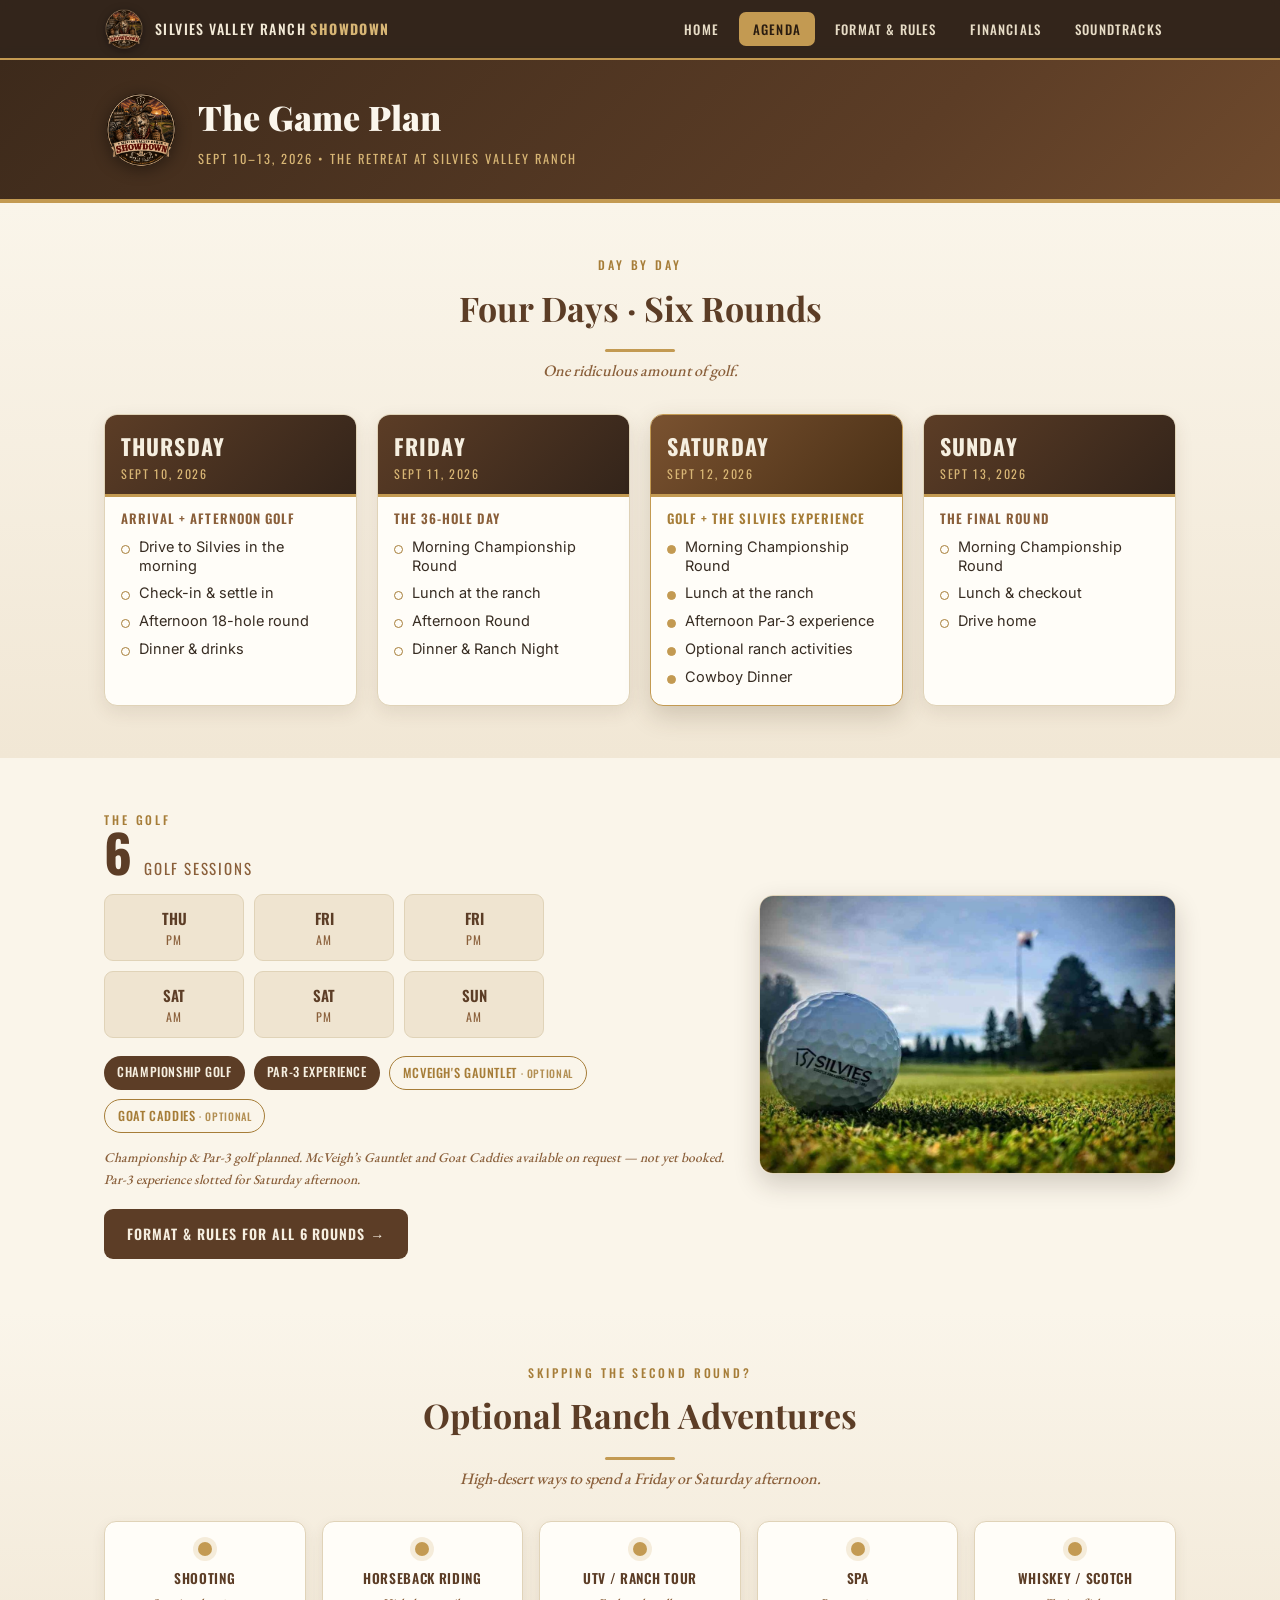
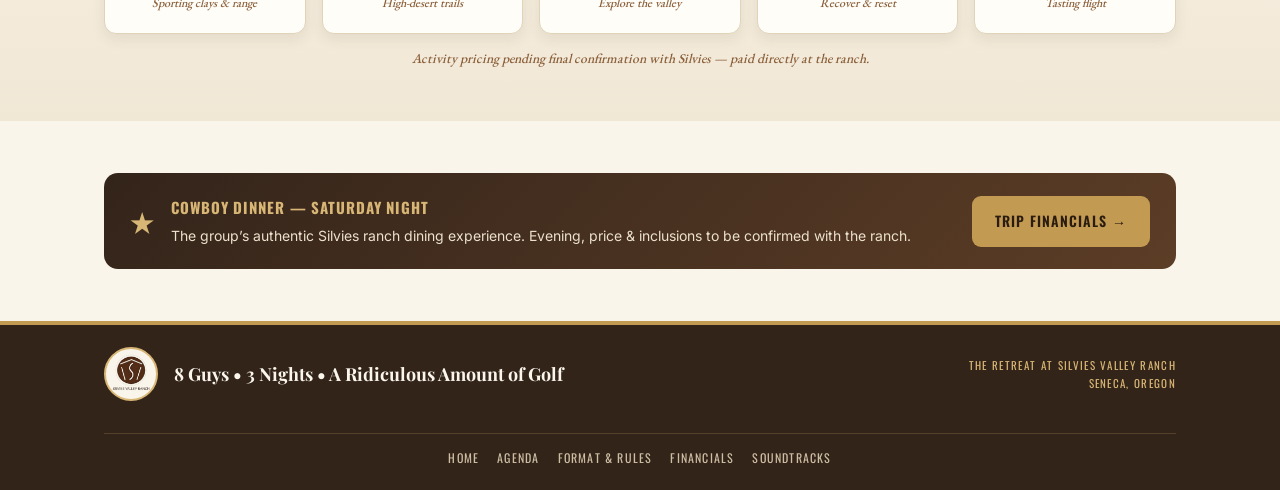
==== agenda.html @ 255cda1c "Soundtracks section with Gang of 8, open slot on the ledger The homepage anthem section is now "Soun" ====
<!DOCTYPE html><html lang="en"><head><meta charset="utf-8">
<meta name="viewport" content="width=device-width, initial-scale=1">
<title>Agenda &mdash; Silvies Valley Ranch Showdown</title><link rel="icon" type="image/png" href="assets/img/crest.png">
<link rel="apple-touch-icon" href="assets/img/crest.png">
<meta name="theme-color" content="#33241a">
<meta name="description" content="The four-day game plan for the Silvies Valley Ranch Showdown — tee times, ranch nights, the Cowboy Dinner, and optional high-desert adventures.">
<meta property="og:title" content="Agenda — Silvies Valley Ranch Showdown">
<meta property="og:description" content="The four-day game plan for the Silvies Valley Ranch Showdown — tee times, ranch nights, the Cowboy Dinner, and optional high-desert adventures.">
<meta property="og:image" content="https://silviesvalleyshowdown.com/assets/img/crew.webp">
<meta property="og:type" content="website">
<meta name="twitter:card" content="summary_large_image">
<script>try{if(sessionStorage.getItem("tileNav"))document.documentElement.classList.add("tilecover")}catch(e){}</script>
<link rel="stylesheet" href="assets/style.css"></head><body><header class="nav"><div class="nav-inner">
  <a class="nav-brand" href="index.html"><img class="nav-crest" src="assets/img/crest.png" alt="">
    <span>Silvies Valley Ranch <b>Showdown</b></span></a>
  <nav class="nav-links"><a href="index.html">Home</a><a href="agenda.html" class="active">Agenda</a><a href="format.html">Format<span class="hide-sm"> &amp; Rules</span></a><a href="financials.html">Financials</a><a href="index.html#soundtracks">Soundtracks</a></nav>
</div></header>
<section class="page-head"><div class="ph-in">
  <img class="ph-crest" src="assets/img/crest.png" alt="">
  <div><h1 class="serif">The Game Plan</h1>
    <div class="ph-sub">Sept 10&ndash;13, 2026 &bull; The Retreat at Silvies Valley Ranch</div></div>
</div></section>

<section class="section cream"><div class="wrap">
  <div class="sec-head"><div class="sec-eyebrow">Day by Day</div>
    <div class="sec-title serif">Four Days &middot; Six Rounds</div><div class="rule"></div>
    <div class="sec-sub">One ridiculous amount of golf.</div></div>
  <div class="days"><div class="daycard"><div class="dc-head"><div class="dc-day">THURSDAY</div>
          <div class="dc-date">SEPT 10, 2026</div></div>
          <div class="dc-theme">Arrival + Afternoon Golf</div><ul class="dc-list"><li>Drive to Silvies in the morning</li><li>Check-in &amp; settle in</li><li>Afternoon 18-hole round</li><li>Dinner &amp; drinks</li></ul></div><div class="daycard"><div class="dc-head"><div class="dc-day">FRIDAY</div>
          <div class="dc-date">SEPT 11, 2026</div></div>
          <div class="dc-theme">The 36-Hole Day</div><ul class="dc-list"><li>Morning Championship Round</li><li>Lunch at the ranch</li><li>Afternoon Round</li><li>Dinner &amp; Ranch Night</li></ul></div><div class="daycard feature"><div class="dc-head"><div class="dc-day">SATURDAY</div>
          <div class="dc-date">SEPT 12, 2026</div></div>
          <div class="dc-theme">Golf + The Silvies Experience</div><ul class="dc-list"><li>Morning Championship Round</li><li>Lunch at the ranch</li><li>Afternoon Par-3 experience</li><li>Optional ranch activities</li><li>Cowboy Dinner</li></ul></div><div class="daycard"><div class="dc-head"><div class="dc-day">SUNDAY</div>
          <div class="dc-date">SEPT 13, 2026</div></div>
          <div class="dc-theme">The Final Round</div><ul class="dc-list"><li>Morning Championship Round</li><li>Lunch &amp; checkout</li><li>Drive home</li></ul></div></div>
</div></section>

<section class="section alt"><div class="wrap">
  <div class="golf-wrap">
    <div>
      <div class="sec-eyebrow">The Golf</div>
      <div class="bignum"><b>6</b><span>Golf Sessions</span></div>
      <div class="sess-row"><div class="sess"><span class="sd">THU</span><span class="st">PM</span></div><div class="sess"><span class="sd">FRI</span><span class="st">AM</span></div><div class="sess"><span class="sd">FRI</span><span class="st">PM</span></div><div class="sess"><span class="sd">SAT</span><span class="st">AM</span></div><div class="sess"><span class="sd">SAT</span><span class="st">PM</span></div><div class="sess"><span class="sd">SUN</span><span class="st">AM</span></div></div>
      <div class="chips"><span class="chip on">Championship Golf</span><span class="chip on">Par-3 Experience</span><span class="chip opt">McVeigh's Gauntlet <em>&middot; optional</em></span><span class="chip opt">Goat Caddies <em>&middot; optional</em></span></div>
      <p class="fine">Championship &amp; Par-3 golf planned. McVeigh&rsquo;s Gauntlet and Goat Caddies
        available on request &mdash; not yet booked. Par-3 experience slotted for Saturday afternoon.</p>
      <div style="margin-top:18px;"><a class="btn btn-brown" href="format.html">Format &amp; Rules for All 6 Rounds &rarr;</a></div>
    </div>
    <div class="photo"><img src="assets/img/ball.jpg" alt="Silvies golf ball"></div>
  </div>
</div></section>

<section class="section cream"><div class="wrap">
  <div class="sec-head"><div class="sec-eyebrow">Skipping the Second Round?</div>
    <div class="sec-title serif">Optional Ranch Adventures</div><div class="rule"></div>
    <div class="sec-sub">High-desert ways to spend a Friday or Saturday afternoon.</div></div>
  <div class="adv-grid"><div class="adv"><div class="advdot"></div><div class="an">Shooting</div><div class="ab">Sporting clays &amp; range</div></div><div class="adv"><div class="advdot"></div><div class="an">Horseback Riding</div><div class="ab">High-desert trails</div></div><div class="adv"><div class="advdot"></div><div class="an">UTV / Ranch Tour</div><div class="ab">Explore the valley</div></div><div class="adv"><div class="advdot"></div><div class="an">Spa</div><div class="ab">Recover &amp; reset</div></div><div class="adv"><div class="advdot"></div><div class="an">Whiskey / Scotch</div><div class="ab">Tasting flight</div></div></div>
  <p class="fine" style="text-align:center;">Activity pricing pending final confirmation with Silvies &mdash; paid directly at the ranch.</p>
</div></section>

<section class="section alt"><div class="wrap">
  <div class="callout"><div class="ic">&#9733;</div>
    <div class="co-t"><b>Cowboy Dinner &mdash; Saturday Night</b>
      <p>The group&rsquo;s authentic Silvies ranch dining experience. Evening, price &amp; inclusions to be confirmed with the ranch.</p></div>
    <div class="co-cta"><a class="btn btn-gold" href="financials.html">Trip Financials &rarr;</a></div>
  </div>
</div></section>
<footer class="site-footer"><div class="ft-inner">
  <div class="ft-badge"><img src="assets/img/logo.png" alt="Silvies Valley Ranch"></div>
  <div class="ft-tag">8 Guys &bull; 3 Nights &bull; A Ridiculous Amount of Golf</div>
  <div class="ft-loc">The Retreat at Silvies Valley Ranch<br>Seneca, Oregon</div>
  <div class="ft-links"><a href="index.html">Home</a><a href="agenda.html">Agenda</a>
    <a href="format.html">Format<span class="hide-sm"> &amp; Rules</span></a><a href="financials.html">Financials</a><a href="index.html#soundtracks">Soundtracks</a></div>
</div></footer><script src="assets/vendor/html2canvas.min.js" defer></script>
<script src="assets/tiles.js" defer></script>
</body></html>
---- assets/style.css ----
/* ============ FONTS ============ */
@font-face{font-family:'Playfair Display';font-weight:700;font-display:swap;src:url('fonts/pf-700.woff2') format('woff2');}
@font-face{font-family:'Playfair Display';font-weight:900;font-display:swap;src:url('fonts/pf-900.woff2') format('woff2');}
@font-face{font-family:'Oswald';font-weight:400;font-display:swap;src:url('fonts/os-400.woff2') format('woff2');}
@font-face{font-family:'Oswald';font-weight:500;font-display:swap;src:url('fonts/os-500.woff2') format('woff2');}
@font-face{font-family:'Oswald';font-weight:600;font-display:swap;src:url('fonts/os-600.woff2') format('woff2');}
@font-face{font-family:'Oswald';font-weight:700;font-display:swap;src:url('fonts/os-700.woff2') format('woff2');}
@font-face{font-family:'Inter';font-weight:400;font-display:swap;src:url('fonts/inter-400.woff2') format('woff2');}
@font-face{font-family:'Inter';font-weight:500;font-display:swap;src:url('fonts/inter-500.woff2') format('woff2');}
@font-face{font-family:'Inter';font-weight:600;font-display:swap;src:url('fonts/inter-600.woff2') format('woff2');}
@font-face{font-family:'Inter';font-weight:700;font-display:swap;src:url('fonts/inter-700.woff2') format('woff2');}
@font-face{font-family:'EB Garamond';font-weight:500;font-display:swap;src:url('fonts/garamond-500.woff2') format('woff2');}

/* ============ BASE ============ */
*{margin:0;padding:0;box-sizing:border-box;}
:root{
  --espresso:#33241a;--brown:#5c3d26;--brand:#6f4a2d;--tan:#8a5f3a;
  --cream:#f6efe0;--cream2:#efe4d0;--paper:#faf5ea;--ink:#372c22;
  --gold:#c39a52;--gold-d:#a67d38;--gold-l:#d8b675;
  --green:#6f7d4f;--green-d:#59683c;--rust:#9a5a34;--line:#e0d3b8;
  --maxw:1120px;
}
html{scroll-behavior:smooth;}
body{font-family:'Inter',sans-serif;color:var(--ink);background:#e9ded0;
  -webkit-font-smoothing:antialiased;line-height:1.6;}
.serif{font-family:'Playfair Display',serif;}
a{color:inherit;text-decoration:none;}
img{display:block;max-width:100%;}
.wrap{max-width:var(--maxw);margin:0 auto;padding:0 24px;}

/* ============ TILE TRANSITION ============ */
html.tilecover body{visibility:hidden;}
.tilecv{position:fixed;inset:0;width:100vw;height:100vh;z-index:3000;pointer-events:none;
  visibility:visible;}

/* ============ INTRO (auto-play trailer) ============ */
.intro{position:fixed;inset:0;z-index:2000;background:#000;}
.intro[hidden]{display:none;}
.intro video{position:absolute;inset:0;width:100%;height:100%;object-fit:contain;background:#000;
  opacity:0;transition:opacity 1.2s ease;}
.intro video.on{opacity:1;}
.intro-sound{position:absolute;left:50%;transform:translateX(-50%);bottom:30px;z-index:2;
  font-family:'Oswald';font-weight:600;text-transform:uppercase;letter-spacing:.1em;font-size:14px;
  color:#2a1c10;background:var(--gold);border:0;border-radius:24px;padding:12px 24px;cursor:pointer;
  box-shadow:0 6px 20px rgba(0,0,0,.5);transition:.15s;}
.intro-sound:hover{background:var(--gold-l);}
.intro-start{position:absolute;inset:0;width:100%;height:100%;z-index:2;border:0;cursor:pointer;
  background:none;}
.intro-start .grp{position:absolute;left:50%;transform:translateX(-50%);
  top:min(calc(50% + 28.125vw + 18px),calc(100% - 150px));
  display:flex;flex-direction:column;align-items:center;gap:14px;}
.intro-start .ring{width:64px;height:64px;border-radius:50%;border:2px solid rgba(216,182,117,.9);
  background:rgba(0,0,0,.4);display:flex;align-items:center;justify-content:center;
  animation:introPulse 2.2s ease-in-out infinite;}
.intro-start .tri{width:0;height:0;border-left:19px solid var(--gold-l);
  border-top:12px solid transparent;border-bottom:12px solid transparent;margin-left:6px;}
.intro-start .lbl{font-family:'Oswald';font-weight:500;text-transform:uppercase;
  letter-spacing:.28em;font-size:12px;color:var(--gold-l);text-shadow:0 1px 6px rgba(0,0,0,.6);}
@keyframes introPulse{0%,100%{transform:scale(1);box-shadow:0 0 0 0 rgba(216,182,117,.35);}
  50%{transform:scale(1.05);box-shadow:0 0 0 16px rgba(216,182,117,0);}}
.intro-skip{background:none;border:0;cursor:pointer;font-family:'Oswald';text-transform:uppercase;
  letter-spacing:.14em;font-size:12px;color:#8a7a5f;padding:8px 12px;transition:.15s;}
.intro-skip:hover{color:var(--gold-l);}
.intro-skip-play{position:absolute;right:16px;bottom:16px;z-index:3;color:#cbb98f;
  background:rgba(0,0,0,.45);border-radius:8px;}

/* ============ NAV ============ */
.nav{position:sticky;top:0;z-index:100;background:rgba(43,30,20,.96);
  backdrop-filter:blur(6px);border-bottom:2px solid var(--gold);}
.nav-inner{max-width:var(--maxw);margin:0 auto;padding:9px 24px;display:flex;
  align-items:center;gap:16px;}
.nav-brand{display:flex;align-items:center;gap:11px;}
.nav-crest{width:40px;height:40px;object-fit:contain;filter:drop-shadow(0 2px 4px rgba(0,0,0,.4));}
.nav-brand span{font-family:'Oswald';font-weight:500;text-transform:uppercase;letter-spacing:.1em;
  font-size:14px;color:#f3ead7;}
.nav-brand span b{color:var(--gold-l);font-weight:700;}
.nav-links{margin-left:auto;display:flex;gap:6px;}
.nav-links a{font-family:'Oswald';font-weight:500;text-transform:uppercase;letter-spacing:.09em;
  font-size:13px;color:#e7dcc6;padding:7px 14px;border-radius:7px;transition:.15s;}
.nav-links a:hover{background:rgba(255,255,255,.09);color:#fff;}
.nav-links a.active{background:var(--gold);color:#2a1c10;}

/* ============ HERO ============ */
.hero{position:relative;min-height:560px;display:flex;align-items:center;overflow:hidden;
  border-bottom:5px solid var(--gold);}
.hero-bg{position:absolute;inset:0;width:100%;height:100%;object-fit:cover;object-position:50% 40%;}
.hero-tint{position:absolute;inset:0;background:
  linear-gradient(90deg,rgba(29,20,12,.90) 0%,rgba(29,20,12,.6) 45%,rgba(29,20,12,.2) 72%,rgba(29,20,12,.45) 100%),
  linear-gradient(0deg,rgba(29,20,12,.7) 0%,rgba(29,20,12,0) 45%);}
.hero-inner{position:relative;max-width:var(--maxw);margin:0 auto;padding:52px 24px;width:100%;
  display:flex;align-items:center;gap:36px;}
.hero-text{flex:1;color:#f6efe0;}
.hero-kicker{font-family:'Oswald';text-transform:uppercase;letter-spacing:.4em;font-size:14px;
  font-weight:500;color:var(--gold-l);margin-bottom:10px;}
.hero-title{font-family:'Playfair Display';font-weight:900;font-size:64px;line-height:.98;
  color:#fbf6ec;text-shadow:0 3px 18px rgba(0,0,0,.5);}
.hero-show{font-family:'Oswald';font-weight:600;text-transform:uppercase;letter-spacing:.16em;
  font-size:25px;color:var(--gold-l);margin-top:12px;}
.hero-meta{display:flex;flex-wrap:wrap;align-items:center;gap:14px;margin-top:16px;
  font-size:16px;font-weight:500;color:#efe6d3;letter-spacing:.04em;}
.hero-meta .dot{width:6px;height:6px;border-radius:50%;background:var(--gold);}
.hero-cta{display:flex;flex-wrap:wrap;gap:14px;margin-top:28px;}
.hero-crest-link{flex:0 0 auto;display:block;}
.hero-crest-img{width:290px;height:auto;filter:drop-shadow(0 8px 22px rgba(0,0,0,.6));transition:transform .2s;}
.hero-crest-link:hover .hero-crest-img{transform:scale(1.03) rotate(-1.5deg);}

/* countdown */
.countdown{margin-top:26px;}
.cd-label{font-family:'Oswald';text-transform:uppercase;letter-spacing:.3em;font-size:12px;
  font-weight:500;color:var(--gold-l);margin-bottom:10px;}
.cd-grid{display:flex;flex-wrap:wrap;gap:10px;}
.cd-cell{background:rgba(29,20,12,.55);border:1px solid rgba(216,182,117,.45);border-radius:10px;
  padding:11px 0 9px;text-align:center;min-width:76px;backdrop-filter:blur(3px);}
.cd-cell b{display:block;font-family:'Oswald';font-weight:700;font-size:30px;line-height:1;
  color:#fbf6ec;font-feature-settings:"tnum";}
.cd-cell span{font-family:'Oswald';text-transform:uppercase;letter-spacing:.14em;font-size:10.5px;
  color:var(--gold-l);}
.cd-live{font-family:'Playfair Display';font-weight:700;font-size:26px;color:#fbf6ec;
  text-shadow:0 2px 10px rgba(0,0,0,.5);}

/* buttons */
.btn{display:inline-flex;align-items:center;gap:8px;font-family:'Oswald';font-weight:600;
  text-transform:uppercase;letter-spacing:.07em;font-size:14px;padding:13px 22px;border-radius:9px;
  cursor:pointer;transition:.16s;border:1.5px solid transparent;}
.btn-gold{background:var(--gold);color:#2a1c10;}
.btn-gold:hover{background:var(--gold-l);transform:translateY(-1px);}
.btn-ghost{background:rgba(255,255,255,.08);color:#f6efe0;border-color:rgba(216,182,117,.6);}
.btn-ghost:hover{background:rgba(255,255,255,.16);}
.btn-brown{background:var(--brown);color:#f6efe0;}
.btn-brown:hover{background:var(--brand);}

/* ============ STAT BAND ============ */
.statband{background:linear-gradient(135deg,var(--espresso),var(--brown));color:#f4ead6;}
.statband .wrap{display:flex;justify-content:space-around;flex-wrap:wrap;gap:16px;padding:22px 24px;text-align:center;}
.stat b{display:block;font-family:'Oswald';font-weight:700;font-size:34px;color:var(--gold-l);line-height:1;}
.stat span{font-family:'Oswald';text-transform:uppercase;letter-spacing:.16em;font-size:12px;color:#e7dcc6;}

/* ============ SECTIONS ============ */
.section{padding:52px 0;}
.section.alt{background:var(--paper);}
.section.cream{background:linear-gradient(180deg,#faf5ea,#f1e7d5);}
.sec-head{text-align:center;margin-bottom:30px;}
.sec-eyebrow{font-family:'Oswald';text-transform:uppercase;letter-spacing:.24em;font-size:12px;
  color:var(--gold-d);font-weight:500;}
.sec-title{font-family:'Playfair Display';font-weight:700;font-size:34px;color:var(--brown);margin-top:6px;}
.sec-sub{font-family:'EB Garamond',serif;font-style:italic;font-size:16px;color:var(--tan);margin-top:6px;}
.rule{width:70px;height:3px;background:var(--gold);border-radius:2px;margin:14px auto 0;}

/* ============ CARDS (CTA) ============ */
.cta-grid{display:grid;grid-template-columns:repeat(3,1fr);gap:20px;}
.cta-card{position:relative;border-radius:16px;overflow:hidden;min-height:230px;display:flex;
  align-items:flex-end;box-shadow:0 12px 30px rgba(51,36,26,.22);border:1px solid var(--line);}
.cta-card img{position:absolute;inset:0;width:100%;height:100%;object-fit:cover;transition:.4s;}
.cta-card:hover img{transform:scale(1.05);}
.cta-card .ov{position:absolute;inset:0;background:linear-gradient(0deg,rgba(29,20,12,.9),rgba(29,20,12,.15));}
.cta-card .cc-in{position:relative;padding:26px;color:#f6efe0;}
.cta-card h3{font-family:'Playfair Display';font-weight:700;font-size:26px;}
.cta-card p{font-size:14.5px;color:#e7dcc6;margin:6px 0 14px;max-width:340px;}
.cta-card .go{font-family:'Oswald';text-transform:uppercase;letter-spacing:.08em;font-size:13px;
  color:var(--gold-l);font-weight:600;}

/* ============ ROSTER ============ */
.two-col{display:grid;grid-template-columns:1.1fr .9fr;gap:34px;align-items:center;}
.roster-grid{display:grid;grid-template-columns:1fr 1fr;gap:10px 22px;}
.rname{font-weight:600;font-size:16px;display:flex;align-items:center;gap:11px;padding:9px 0;
  border-bottom:1px solid var(--line);}
.rnum{font-family:'Oswald';font-weight:500;font-size:12px;color:var(--gold-d);background:var(--cream2);
  width:26px;height:26px;border-radius:50%;display:flex;align-items:center;justify-content:center;flex:0 0 auto;}
.photo{border-radius:14px;overflow:hidden;box-shadow:0 10px 26px rgba(51,36,26,.2);border:1px solid var(--line);}
.photo img{width:100%;height:100%;object-fit:cover;}
.crew-crest{width:100%;max-width:440px;margin:0 auto;justify-self:center;
  filter:drop-shadow(0 12px 28px rgba(51,36,26,.38));}

/* ============ GOLF ============ */
.golf-wrap{display:grid;grid-template-columns:1.2fr .8fr;gap:30px;align-items:center;}
.bignum{display:flex;align-items:baseline;gap:12px;margin-bottom:14px;}
.bignum b{font-family:'Oswald';font-weight:700;font-size:52px;color:var(--brown);line-height:.9;}
.bignum span{font-family:'Oswald';text-transform:uppercase;letter-spacing:.12em;font-size:15px;color:var(--tan);}
.sess-row{display:grid;grid-template-columns:repeat(3,1fr);gap:10px;max-width:440px;}
.sess{background:var(--cream2);border:1px solid var(--line);border-radius:9px;padding:11px 6px;text-align:center;}
.sess .sd{display:block;font-family:'Oswald';font-weight:600;font-size:15px;color:var(--brown);}
.sess .st{display:block;font-family:'Oswald';font-size:12px;color:var(--tan);letter-spacing:.1em;}
.chips{display:flex;flex-wrap:wrap;gap:9px;margin-top:18px;}
.chip{font-family:'Oswald';font-weight:500;font-size:12.5px;letter-spacing:.05em;padding:6px 13px;
  border-radius:20px;text-transform:uppercase;}
.chip.on{background:var(--brown);color:#f6efe0;}
.chip.opt{background:transparent;border:1.4px solid var(--gold-d);color:var(--gold-d);}
.chip.opt em{font-style:normal;font-size:10.5px;opacity:.85;}

/* ============ DAY CARDS (agenda) ============ */
.days{display:grid;grid-template-columns:repeat(4,1fr);gap:20px;}
.daycard{background:#fffdf8;border:1px solid var(--line);border-radius:13px;overflow:hidden;
  box-shadow:0 6px 18px rgba(74,53,32,.1);display:flex;flex-direction:column;}
.daycard.feature{border-color:var(--gold);box-shadow:0 10px 26px rgba(74,53,32,.2);}
.dc-head{background:linear-gradient(135deg,var(--brown),var(--espresso));color:#f6efe0;
  padding:14px 16px 11px;border-bottom:3px solid var(--gold);}
.daycard.feature .dc-head{background:linear-gradient(135deg,#7a5230,#4a3016);}
.dc-day{font-family:'Oswald';font-weight:700;font-size:22px;letter-spacing:.05em;}
.dc-date{font-family:'Oswald';font-weight:400;font-size:12px;letter-spacing:.14em;color:var(--gold-l);text-transform:uppercase;}
.dc-theme{font-family:'Oswald';font-weight:600;text-transform:uppercase;letter-spacing:.08em;font-size:13px;
  color:var(--tan);padding:11px 16px 5px;}
.daycard.feature .dc-theme{color:var(--gold-d);}
.dc-list{list-style:none;padding:4px 16px 18px;display:flex;flex-direction:column;gap:9px;}
.dc-list li{position:relative;padding-left:18px;font-size:14.5px;line-height:1.3;}
.dc-list li:before{content:"";position:absolute;left:0;top:7px;width:7px;height:7px;border-radius:50%;
  border:1.6px solid var(--gold-d);}
.daycard.feature .dc-list li:before{background:var(--gold);border-color:var(--gold);}

/* ============ FORMAT & RULES ============ */
.rounds{display:grid;grid-template-columns:1fr 1fr;gap:20px;}
.rounds .dc-list li{font-size:14px;}
.pts{display:grid;grid-template-columns:repeat(6,1fr);gap:7px;padding:2px 16px 10px;}
.pt{background:var(--cream2);border:1px solid var(--line);border-radius:8px;padding:7px 2px 6px;text-align:center;}
.pt span{display:block;font-family:'Oswald';font-size:9.5px;letter-spacing:.04em;color:var(--tan);text-transform:uppercase;}
.pt b{font-family:'Oswald';font-weight:700;font-size:19px;color:var(--brown);line-height:1.1;}
.daycard.feature .pt{background:rgba(198,154,82,.14);}

/* ============ ADVENTURES ============ */
.adv-grid{display:grid;grid-template-columns:repeat(5,1fr);gap:16px;}
.adv{background:#fffdf8;border:1px solid var(--line);border-radius:12px;padding:20px 14px;text-align:center;
  box-shadow:0 5px 14px rgba(74,53,32,.09);}
.adv .advdot{width:14px;height:14px;border-radius:50%;background:var(--gold);margin:0 auto 12px;
  box-shadow:0 0 0 5px rgba(198,154,82,.18);}
.adv .an{font-family:'Oswald';font-weight:600;text-transform:uppercase;letter-spacing:.05em;font-size:13.5px;color:var(--brown);}
.adv .ab{font-family:'EB Garamond',serif;font-style:italic;font-size:12px;color:var(--tan);margin-top:4px;}

/* ============ NOTE / CALLOUT ============ */
.callout{background:linear-gradient(135deg,var(--espresso),var(--brown));color:#f4ead6;border-radius:14px;
  padding:22px 26px;display:flex;gap:18px;align-items:center;flex-wrap:wrap;}
.callout .ic{font-family:'Oswald';font-weight:700;font-size:26px;color:var(--gold-l);}
.callout .co-t b{font-family:'Oswald';text-transform:uppercase;letter-spacing:.06em;font-size:15px;color:var(--gold-l);}
.callout .co-t p{font-size:14px;color:#ece1cc;margin-top:3px;}
.callout .co-cta{margin-left:auto;}
.pay-actions{margin-left:auto;display:flex;align-items:center;gap:18px;flex-wrap:wrap;}
.qr{display:flex;flex-direction:column;align-items:center;gap:5px;background:var(--paper);
  padding:8px 8px 6px;border-radius:11px;border:1px solid var(--gold-l);}
.qr img{width:92px;height:92px;display:block;}
.qr span{font-family:'Oswald';font-size:10px;letter-spacing:.05em;color:var(--brown);text-transform:uppercase;}
@media (max-width:640px){.pay-actions{margin-left:0;width:100%;justify-content:center;}}

/* ============ FINANCIALS ============ */
.summary{background:linear-gradient(160deg,#fffdf8,#f2e8d4);border:1px solid var(--line);border-radius:16px;
  padding:26px 28px;box-shadow:0 8px 22px rgba(92,61,38,.12);}
.sum-grid{display:grid;grid-template-columns:repeat(4,1fr);gap:18px;}
.sm .k{font-family:'Oswald';text-transform:uppercase;letter-spacing:.1em;font-size:11px;color:var(--tan);font-weight:500;}
.sm .v{font-family:'Oswald';font-weight:700;font-size:26px;color:var(--brown);margin-top:4px;}
.sm .v.name{font-size:20px;}
.sm .v .u{font-size:12px;font-weight:500;letter-spacing:.08em;color:var(--tan);text-transform:uppercase;}
.sm .v .nw{white-space:nowrap;margin-right:8px;}
.sm.hl .v{color:var(--green-d);}
.sm.hl2 .v{color:var(--rust);}
.sum-div{height:1px;background:var(--line);margin:22px 0 18px;}
.progress-wrap{display:flex;align-items:center;gap:16px;flex-wrap:wrap;}
.progress{flex:1;min-width:220px;height:16px;background:#e6d8bf;border-radius:9px;overflow:hidden;border:1px solid var(--line);}
.progress .fill{height:100%;background:linear-gradient(90deg,var(--green),var(--green-d));border-radius:9px;}
.progress-lbl{font-family:'Oswald';font-size:13.5px;color:var(--tan);font-weight:500;}
.progress-lbl b{color:var(--green-d);}

.table-scroll{overflow-x:auto;-webkit-overflow-scrolling:touch;border-radius:12px;}
.table-scroll table{min-width:500px;}
table.ledger{width:100%;border-collapse:collapse;margin-top:6px;background:#fffdf8;border-radius:12px;overflow:hidden;
  box-shadow:0 6px 18px rgba(74,53,32,.1);}
table.ledger thead th{background:var(--espresso);color:#f4ead6;font-family:'Oswald';font-weight:500;
  text-transform:uppercase;letter-spacing:.08em;font-size:12px;padding:13px 16px;text-align:left;}
table.ledger th.num,table.ledger td.num{text-align:right;font-family:'Oswald';font-feature-settings:"tnum";}
table.ledger td{padding:12px 16px;border-bottom:1px solid var(--line);font-size:15px;}
table.ledger tbody tr:nth-child(even){background:rgba(246,239,224,.5);}
.c-name{font-weight:600;}
.c-rem{font-weight:700;color:var(--brown);}
tr.host{background:rgba(111,74,45,.08)!important;}
tr.host .c-name{color:var(--brown);}
tr.host .c-rem{color:var(--green-d);}
table.ledger tfoot td{padding:14px 16px;font-family:'Oswald';font-weight:600;font-size:15px;
  background:var(--cream2);border-top:2px solid var(--gold);}
.chip-st{font-family:'Oswald';font-weight:500;font-size:11px;letter-spacing:.05em;padding:5px 11px;
  border-radius:20px;text-transform:uppercase;white-space:nowrap;}
.chip-st.host{background:var(--brown);color:#f6efe0;}
.chip-st.partial{background:rgba(198,154,82,.2);color:var(--gold-d);border:1px solid var(--gold-d);}
.chip-st.owes{background:rgba(154,90,52,.14);color:var(--rust);border:1px solid var(--rust);}
.chip-st.paid{background:rgba(111,125,79,.18);color:var(--green-d);border:1px solid var(--green-d);}
.fine{font-family:'EB Garamond',serif;font-style:italic;font-size:13.5px;color:var(--tan);margin-top:14px;}

.warn{background:linear-gradient(135deg,var(--espresso),var(--brown));color:#f4ead6;border-radius:13px;
  padding:16px 22px;display:flex;gap:15px;align-items:flex-start;margin-bottom:18px;}
.warn .ic{font-family:'Oswald';font-weight:700;font-size:22px;color:var(--gold-l);}
.warn .t b{font-family:'Oswald';text-transform:uppercase;letter-spacing:.07em;font-size:13.5px;color:var(--gold-l);}
.warn .t p{font-size:13.5px;color:#ece1cc;margin-top:3px;}
table.trip{width:100%;border-collapse:collapse;background:#fffdf8;border-radius:12px;overflow:hidden;box-shadow:0 5px 14px rgba(74,53,32,.09);}
table.trip thead th{background:var(--brown);color:#f4ead6;font-family:'Oswald';font-weight:500;text-transform:uppercase;
  letter-spacing:.07em;font-size:11.5px;padding:11px 16px;text-align:left;}
table.trip th.num,table.trip td.num{text-align:right;}
table.trip td{padding:10px 16px;border-bottom:1px solid var(--line);font-size:14px;}
.c-basis{color:var(--tan);font-size:12.5px;}
.tbd{font-family:'Oswald';font-size:11px;letter-spacing:.05em;text-transform:uppercase;color:var(--gold-d);
  background:rgba(166,125,56,.12);border:1px dashed var(--gold-d);padding:3px 10px;border-radius:12px;}

/* ============ KGB FLASH ============ */
.kgb-flash{position:fixed;inset:0;z-index:999;display:flex;align-items:center;
  justify-content:center;opacity:0;pointer-events:none;}
.kgb-flash img{max-width:88vw;max-height:82vh;object-fit:contain;transform:scale(.55);
  filter:drop-shadow(0 14px 44px rgba(0,0,0,.45));}
.kgb-flash.kgb-tap{pointer-events:auto;cursor:pointer;}
.kgb-flash.talking img{animation:kgbTalk .48s ease-in-out infinite;}
@keyframes kgbTalk{0%,100%{transform:scale(1) rotate(-1.3deg);}50%{transform:scale(1.035) rotate(1.5deg);}}

/* ============ PAGE HEADER (agenda/financials) ============ */
.page-head{position:relative;overflow:hidden;border-bottom:4px solid var(--gold);
  background:linear-gradient(135deg,#3d2a1b,#5c3d26 70%,#6f4a2d);}
.page-head .ph-in{max-width:var(--maxw);margin:0 auto;padding:30px 24px;display:flex;align-items:center;gap:20px;}
.page-head img.ph-crest{width:74px;height:74px;object-fit:contain;flex:0 0 auto;filter:drop-shadow(0 3px 8px rgba(0,0,0,.4));}
.page-head h1{font-family:'Playfair Display';font-weight:900;font-size:34px;color:#fbf6ec;}
.page-head .ph-quote{font-family:'Arial Black','Arial Bold',Arial,sans-serif;font-weight:900;
  font-size:32px;line-height:1.1;color:#fff;margin-top:8px;letter-spacing:.01em;
  text-shadow:0 2px 10px rgba(0,0,0,.35);}
@media (max-width:560px){.page-head .ph-quote{font-size:22px;}}
.page-head .ph-sub{font-family:'Oswald';text-transform:uppercase;letter-spacing:.16em;font-size:12.5px;
  color:var(--gold-l);margin-top:5px;}

/* ============ FOOTER ============ */
.site-footer{background:var(--espresso);color:#e7dcc6;border-top:4px solid var(--gold);}
.ft-inner{max-width:var(--maxw);margin:0 auto;padding:22px 24px;display:flex;align-items:center;gap:16px;flex-wrap:wrap;}
.ft-badge{width:54px;height:54px;border-radius:50%;background:var(--paper);flex:0 0 auto;display:flex;
  align-items:center;justify-content:center;border:2px solid var(--gold-l);}
.ft-badge img{width:40px;height:40px;object-fit:contain;}
.ft-tag{font-family:'Playfair Display';font-weight:700;font-size:18px;color:#fbf6ec;}
.ft-loc{margin-left:auto;text-align:right;font-family:'Oswald';text-transform:uppercase;letter-spacing:.12em;
  font-size:11px;color:var(--gold-l);line-height:1.7;}
.ft-links{width:100%;border-top:1px solid rgba(216,182,117,.2);margin-top:16px;padding-top:14px;
  display:flex;gap:18px;justify-content:center;flex-wrap:wrap;}
.ft-links a{font-family:'Oswald';text-transform:uppercase;letter-spacing:.1em;font-size:12px;color:#cdbfa4;}
.ft-links a:hover{color:var(--gold-l);}

/* ============ RESPONSIVE ============ */
@media (max-width:860px){
  .hero-inner{flex-direction:column;text-align:center;}
  .hero-crest-link{order:-1;}
  .hero-crest-img{width:210px;}
  .hero-title{font-size:46px;}.hero-cta{justify-content:center;}
  .hero-meta{justify-content:center;}
  .cd-grid{justify-content:center;}
  .two-col,.golf-wrap{grid-template-columns:1fr;}
  .days{grid-template-columns:1fr 1fr;}
  .rounds{grid-template-columns:1fr;}
  .pts{grid-template-columns:repeat(3,1fr);}
  .cta-grid{grid-template-columns:1fr;}
  .sum-grid{grid-template-columns:1fr 1fr;}
  .adv-grid{grid-template-columns:1fr 1fr;}
}
@media (max-width:560px){
  .nav-brand span{display:none;}
  .hero-title{font-size:38px;}
  .days{grid-template-columns:1fr;}
  .adv-grid{grid-template-columns:1fr;}
  table.ledger td,table.ledger th{padding:9px 8px;font-size:12.5px;}
  .hide-sm{display:none;}
  .statband .wrap{gap:10px 4px;}.stat b{font-size:26px;}
  .cd-cell{min-width:64px;padding:9px 0 7px;}.cd-cell b{font-size:24px;}
  .cd-label{letter-spacing:.2em;}
  .page-head .ph-in{gap:14px;padding:24px 20px;}
  .page-head img.ph-crest{width:54px;height:54px;}
  .page-head h1{font-size:25px;}
  .rname{font-size:14.5px;}
  .ft-inner{flex-direction:column;text-align:center;gap:10px;padding:24px 20px 18px;}
  .ft-loc{margin-left:0;text-align:center;}
  .ft-tag{font-size:16px;}
}

/* ---- Official Anthem player ---- */
.anthem{display:flex;align-items:center;gap:36px;max-width:760px;margin:0 auto;
  background:linear-gradient(140deg,#3b2a1d,#241811);border:1px solid rgba(216,182,117,.35);
  border-radius:18px;padding:28px 34px;box-shadow:0 18px 50px rgba(40,25,12,.35);}
.an-cover{width:150px;height:150px;border-radius:12px;flex:none;
  border:1px solid rgba(216,182,117,.5);box-shadow:0 10px 26px rgba(0,0,0,.45);}
.an-body{flex:1;min-width:0;}
.an-kicker{font-family:'Oswald';text-transform:uppercase;letter-spacing:.24em;
  font-size:11px;color:var(--gold);}
.an-title{font-size:30px;color:#f6efe0;margin:4px 0 18px;line-height:1.15;}
.an-controls{display:flex;align-items:center;gap:18px;}
.an-play{flex:none;width:58px;height:58px;border-radius:50%;cursor:pointer;
  border:2px solid rgba(216,182,117,.9);
  background:radial-gradient(circle at 35% 30%,rgba(216,182,117,.25),rgba(0,0,0,.35));
  display:flex;align-items:center;justify-content:center;
  transition:transform .2s,box-shadow .2s;}
.an-play:hover{transform:scale(1.06);box-shadow:0 0 24px rgba(216,182,117,.35);}
.an-tri{width:0;height:0;border-left:17px solid var(--gold-l);
  border-top:11px solid transparent;border-bottom:11px solid transparent;margin-left:4px;}
.an-pause{display:none;gap:5px;}
.an-pause i{display:block;width:5px;height:20px;background:var(--gold-l);border-radius:2px;}
.anthem.playing .an-tri{display:none;}
.anthem.playing .an-pause{display:flex;}
.an-track{flex:1;min-width:0;}
.an-bar{height:8px;border-radius:4px;background:rgba(246,239,224,.18);cursor:pointer;
  overflow:hidden;padding:0;}
.an-fill{height:100%;width:0;background:linear-gradient(90deg,var(--gold-d),var(--gold-l));
  border-radius:4px;transition:width .2s linear;}
.an-time{display:flex;justify-content:space-between;font-size:12px;
  color:rgba(246,239,224,.75);margin-top:7px;font-variant-numeric:tabular-nums;}
@media(max-width:640px){
  .anthem{flex-direction:column;gap:20px;padding:24px 20px;text-align:center;}
  .an-cover{width:180px;height:180px;}
  .an-title{font-size:25px;margin-bottom:14px;}
  .an-controls{width:100%;}
}
.an-cover{cursor:pointer;}
.anthem.loading .an-play{animation:anBuffer 1s ease-in-out infinite;}
@keyframes anBuffer{
  0%,100%{box-shadow:0 0 0 0 rgba(216,182,117,.55);}
  50%{box-shadow:0 0 0 12px rgba(216,182,117,0);}
}
#soundtracks{scroll-margin-top:84px;}
@media (max-width:600px){
  .nav-inner{padding:9px 12px;gap:10px;}
  .nav-links{gap:1px;}
  .nav-links a{padding:7px 7px;font-size:11.5px;letter-spacing:.05em;}
}
.rname.open{font-style:italic;font-weight:500;color:var(--tan);font-size:14px;line-height:1.35;}
.rname.open .rnum{background:var(--gold);color:#2a1c10;font-style:normal;}
.anthem-list{display:grid;gap:22px;}
.anthem-list{max-width:760px;margin:0 auto;}
.anthem-list .anthem{max-width:none;margin:0;}
@media (max-width:640px){
  .an-body{width:100%;}
}
.c-name.open{font-style:italic;color:var(--tan);font-weight:500;}
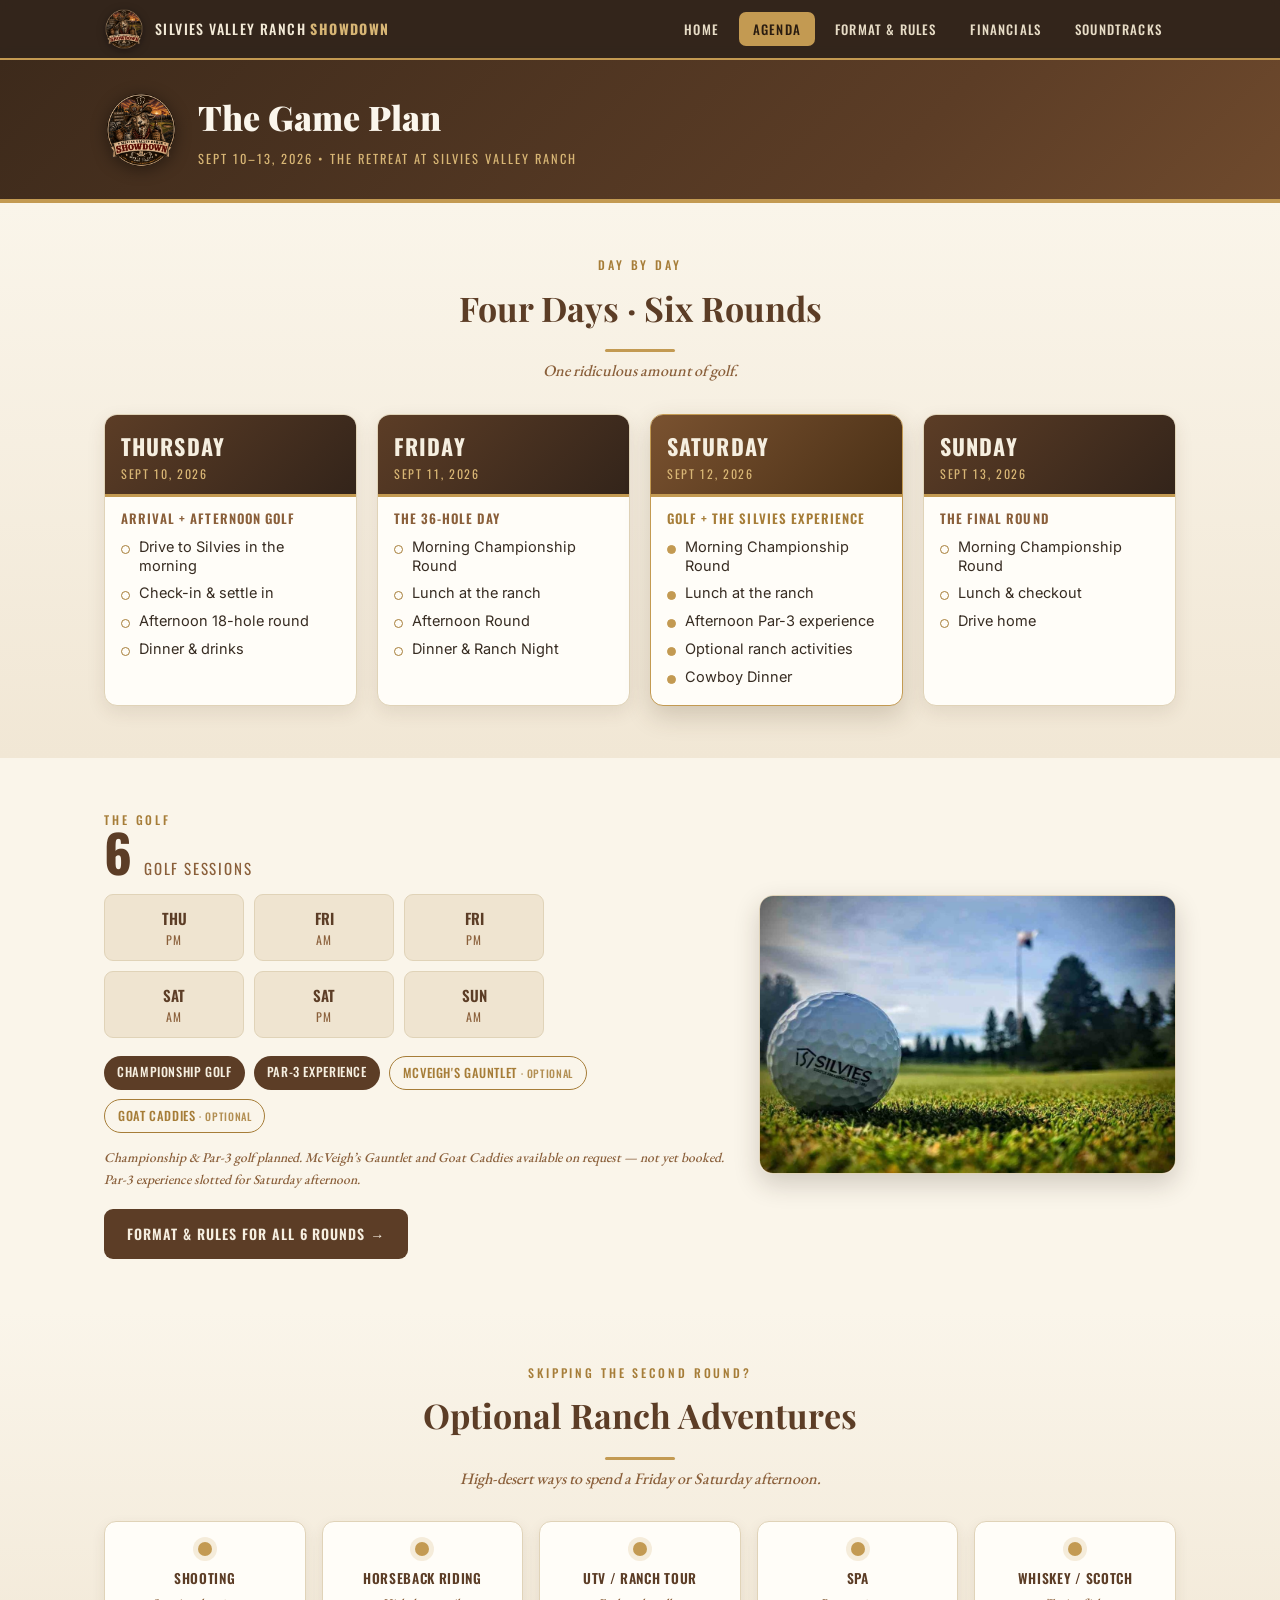
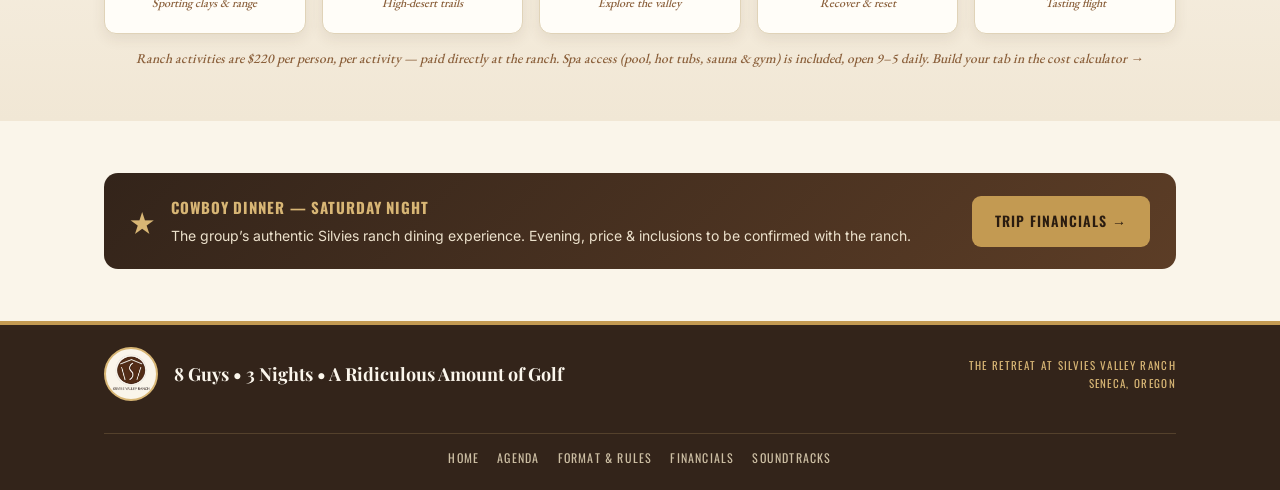
==== commit f92a0b06: "Confirmed resort pricing, cost calculator, KGB click-through fix Individual Trip Costs table now car" ====
--- a/agenda.html
+++ b/agenda.html
@@ -56,7 +56,9 @@
     <div class="sec-title serif">Optional Ranch Adventures</div><div class="rule"></div>
     <div class="sec-sub">High-desert ways to spend a Friday or Saturday afternoon.</div></div>
   <div class="adv-grid"><div class="adv"><div class="advdot"></div><div class="an">Shooting</div><div class="ab">Sporting clays &amp; range</div></div><div class="adv"><div class="advdot"></div><div class="an">Horseback Riding</div><div class="ab">High-desert trails</div></div><div class="adv"><div class="advdot"></div><div class="an">UTV / Ranch Tour</div><div class="ab">Explore the valley</div></div><div class="adv"><div class="advdot"></div><div class="an">Spa</div><div class="ab">Recover &amp; reset</div></div><div class="adv"><div class="advdot"></div><div class="an">Whiskey / Scotch</div><div class="ab">Tasting flight</div></div></div>
-  <p class="fine" style="text-align:center;">Activity pricing pending final confirmation with Silvies &mdash; paid directly at the ranch.</p>
+  <p class="fine" style="text-align:center;">Ranch activities are $220 per person, per activity &mdash; paid directly at the ranch.
+    Spa access (pool, hot tubs, sauna &amp; gym) is included, open 9&ndash;5 daily.
+    <a href="financials.html">Build your tab in the cost calculator &rarr;</a></p>
 </div></section>
 
 <section class="section alt"><div class="wrap">
--- a/assets/style.css
+++ b/assets/style.css
@@ -299,7 +299,7 @@
   justify-content:center;opacity:0;pointer-events:none;}
 .kgb-flash img{max-width:88vw;max-height:82vh;object-fit:contain;transform:scale(.55);
   filter:drop-shadow(0 14px 44px rgba(0,0,0,.45));}
-.kgb-flash.kgb-tap{pointer-events:auto;cursor:pointer;}
+/* tap-to-talk hit-testing is alpha-based in JS; the overlay itself never blocks the page */
 .kgb-flash.talking img{animation:kgbTalk .48s ease-in-out infinite;}
 @keyframes kgbTalk{0%,100%{transform:scale(1) rotate(-1.3deg);}50%{transform:scale(1.035) rotate(1.5deg);}}
 
@@ -422,3 +422,48 @@
   .an-body{width:100%;}
 }
 .c-name.open{font-style:italic;color:var(--tan);font-weight:500;}
+.an-dl{flex:none;width:44px;height:44px;border-radius:50%;display:flex;align-items:center;justify-content:center;
+  border:1.5px solid rgba(216,182,117,.55);color:var(--gold-l);font-size:20px;line-height:1;
+  transition:transform .2s,box-shadow .2s,background .2s;}
+.an-dl:hover{transform:scale(1.08);background:rgba(216,182,117,.15);box-shadow:0 0 18px rgba(216,182,117,.3);}
+@media (max-width:640px){
+  .an-dl{margin-top:-2px;}
+}
+
+/* ---- Showdown cost calculator ---- */
+.calc{max-width:860px;margin:0 auto;background:#fff;border:1px solid var(--line);
+  border-radius:16px;box-shadow:0 14px 40px rgba(51,36,26,.12);overflow:hidden;}
+.calc-cols{display:grid;grid-template-columns:1fr 1fr;gap:0 40px;padding:22px 32px 18px;}
+.calc-group-title{font-family:'Oswald';text-transform:uppercase;letter-spacing:.18em;
+  font-size:12px;color:var(--gold-d);margin:12px 0 6px;}
+.calc-item{display:flex;align-items:center;gap:12px;padding:11px 0;
+  border-bottom:1px solid var(--line);cursor:pointer;position:relative;}
+.calc-item input{position:absolute;opacity:0;pointer-events:none;}
+.ci-box{flex:none;width:22px;height:22px;border-radius:6px;border:2px solid var(--gold-d);
+  position:relative;background:#fff;transition:.15s;}
+.calc-item:hover .ci-box{box-shadow:0 0 0 4px rgba(195,154,82,.15);}
+.calc-item input:checked+.ci-box{background:var(--gold);border-color:var(--gold);}
+.calc-item input:checked+.ci-box:after{content:'';position:absolute;left:6px;top:2px;
+  width:6px;height:11px;border:solid #2a1c10;border-width:0 2.5px 2.5px 0;transform:rotate(42deg);}
+.ci-name{flex:1;font-weight:600;font-size:15px;line-height:1.25;}
+.ci-name em{display:block;font-style:normal;font-weight:500;font-size:12.5px;color:var(--tan);}
+.ci-price{font-weight:700;color:var(--brand);font-variant-numeric:tabular-nums;}
+.calc-note{margin-top:14px;padding:12px 14px;background:var(--paper);border:1px solid var(--line);
+  border-radius:10px;font-size:13.5px;color:var(--tan);line-height:1.45;}
+.calc-total{display:flex;align-items:center;gap:20px;flex-wrap:wrap;
+  background:linear-gradient(140deg,#3b2a1d,#241811);padding:20px 32px;}
+.ct-label{font-family:'Oswald';text-transform:uppercase;letter-spacing:.2em;
+  font-size:12px;color:var(--gold);}
+.ct-sub{font-size:13.5px;color:rgba(246,239,224,.75);margin-top:3px;}
+.ct-num{font-family:'Playfair Display',serif;font-weight:700;font-size:42px;
+  color:var(--gold-l);margin-left:auto;font-variant-numeric:tabular-nums;line-height:1;}
+.ct-fullsend{font-family:'Oswald';text-transform:uppercase;letter-spacing:.12em;font-size:13px;
+  padding:11px 18px;border-radius:9px;border:1.5px solid var(--gold);cursor:pointer;
+  background:transparent;color:var(--gold-l);transition:.15s;}
+.ct-fullsend:hover{background:var(--gold);color:#2a1c10;}
+@media (max-width:700px){
+  .calc-cols{grid-template-columns:1fr;padding:18px 20px 14px;}
+  .calc-total{padding:18px 20px;gap:12px;}
+  .ct-num{font-size:34px;}
+  .ct-fullsend{width:100%;order:3;}
+}
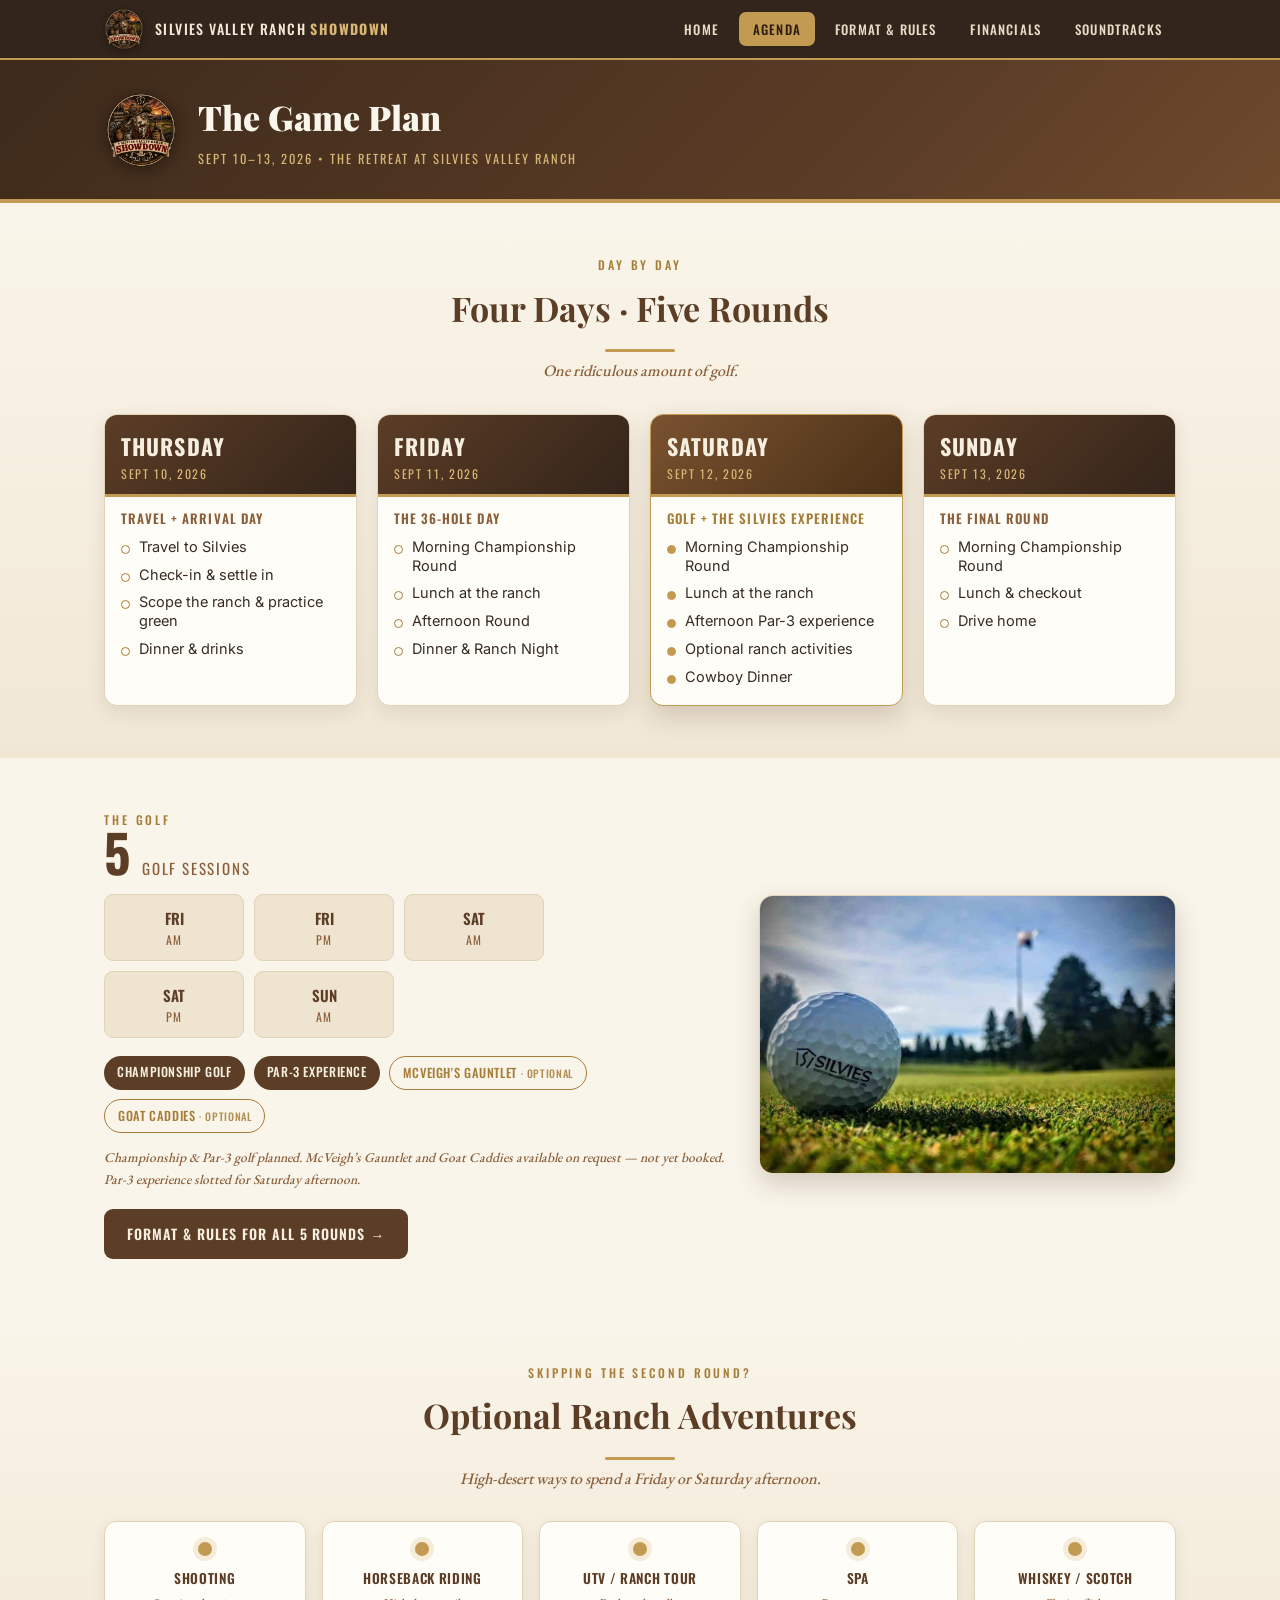
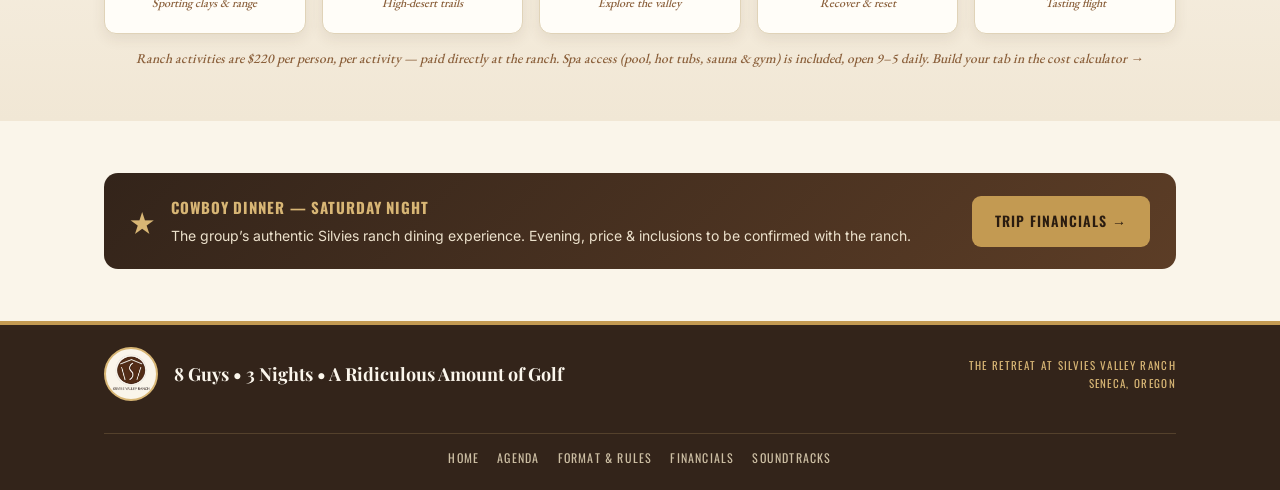
==== commit 23ab9965: "Drop Thursday golf — travel day only, five rounds Thursday is now a pure travel/arrival day. The 4-M" ====
--- a/agenda.html
+++ b/agenda.html
@@ -23,11 +23,11 @@
 
 <section class="section cream"><div class="wrap">
   <div class="sec-head"><div class="sec-eyebrow">Day by Day</div>
-    <div class="sec-title serif">Four Days &middot; Six Rounds</div><div class="rule"></div>
+    <div class="sec-title serif">Four Days &middot; Five Rounds</div><div class="rule"></div>
     <div class="sec-sub">One ridiculous amount of golf.</div></div>
   <div class="days"><div class="daycard"><div class="dc-head"><div class="dc-day">THURSDAY</div>
           <div class="dc-date">SEPT 10, 2026</div></div>
-          <div class="dc-theme">Arrival + Afternoon Golf</div><ul class="dc-list"><li>Drive to Silvies in the morning</li><li>Check-in &amp; settle in</li><li>Afternoon 18-hole round</li><li>Dinner &amp; drinks</li></ul></div><div class="daycard"><div class="dc-head"><div class="dc-day">FRIDAY</div>
+          <div class="dc-theme">Travel + Arrival Day</div><ul class="dc-list"><li>Travel to Silvies</li><li>Check-in &amp; settle in</li><li>Scope the ranch &amp; practice green</li><li>Dinner &amp; drinks</li></ul></div><div class="daycard"><div class="dc-head"><div class="dc-day">FRIDAY</div>
           <div class="dc-date">SEPT 11, 2026</div></div>
           <div class="dc-theme">The 36-Hole Day</div><ul class="dc-list"><li>Morning Championship Round</li><li>Lunch at the ranch</li><li>Afternoon Round</li><li>Dinner &amp; Ranch Night</li></ul></div><div class="daycard feature"><div class="dc-head"><div class="dc-day">SATURDAY</div>
           <div class="dc-date">SEPT 12, 2026</div></div>
@@ -40,12 +40,12 @@
   <div class="golf-wrap">
     <div>
       <div class="sec-eyebrow">The Golf</div>
-      <div class="bignum"><b>6</b><span>Golf Sessions</span></div>
-      <div class="sess-row"><div class="sess"><span class="sd">THU</span><span class="st">PM</span></div><div class="sess"><span class="sd">FRI</span><span class="st">AM</span></div><div class="sess"><span class="sd">FRI</span><span class="st">PM</span></div><div class="sess"><span class="sd">SAT</span><span class="st">AM</span></div><div class="sess"><span class="sd">SAT</span><span class="st">PM</span></div><div class="sess"><span class="sd">SUN</span><span class="st">AM</span></div></div>
+      <div class="bignum"><b>5</b><span>Golf Sessions</span></div>
+      <div class="sess-row"><div class="sess"><span class="sd">FRI</span><span class="st">AM</span></div><div class="sess"><span class="sd">FRI</span><span class="st">PM</span></div><div class="sess"><span class="sd">SAT</span><span class="st">AM</span></div><div class="sess"><span class="sd">SAT</span><span class="st">PM</span></div><div class="sess"><span class="sd">SUN</span><span class="st">AM</span></div></div>
       <div class="chips"><span class="chip on">Championship Golf</span><span class="chip on">Par-3 Experience</span><span class="chip opt">McVeigh's Gauntlet <em>&middot; optional</em></span><span class="chip opt">Goat Caddies <em>&middot; optional</em></span></div>
       <p class="fine">Championship &amp; Par-3 golf planned. McVeigh&rsquo;s Gauntlet and Goat Caddies
         available on request &mdash; not yet booked. Par-3 experience slotted for Saturday afternoon.</p>
-      <div style="margin-top:18px;"><a class="btn btn-brown" href="format.html">Format &amp; Rules for All 6 Rounds &rarr;</a></div>
+      <div style="margin-top:18px;"><a class="btn btn-brown" href="format.html">Format &amp; Rules for All 5 Rounds &rarr;</a></div>
     </div>
     <div class="photo"><img src="assets/img/ball.jpg" alt="Silvies golf ball"></div>
   </div>
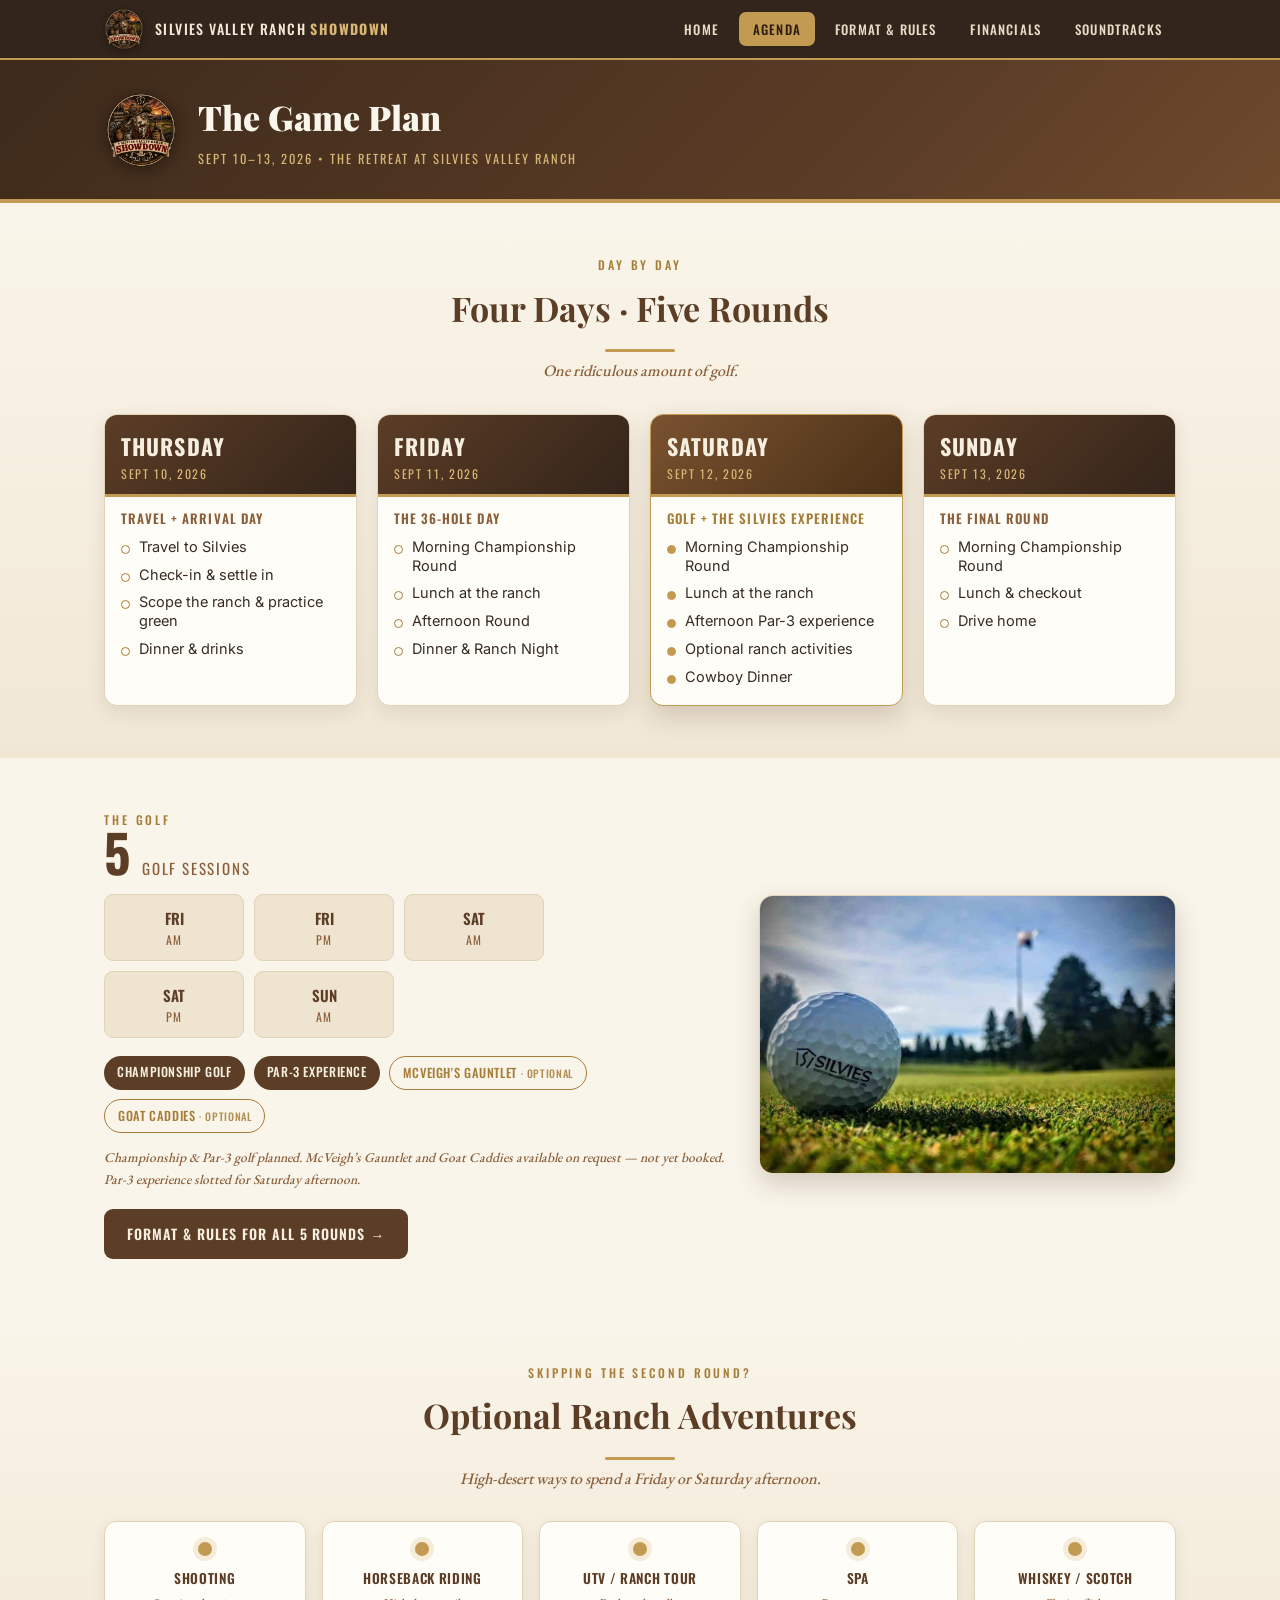
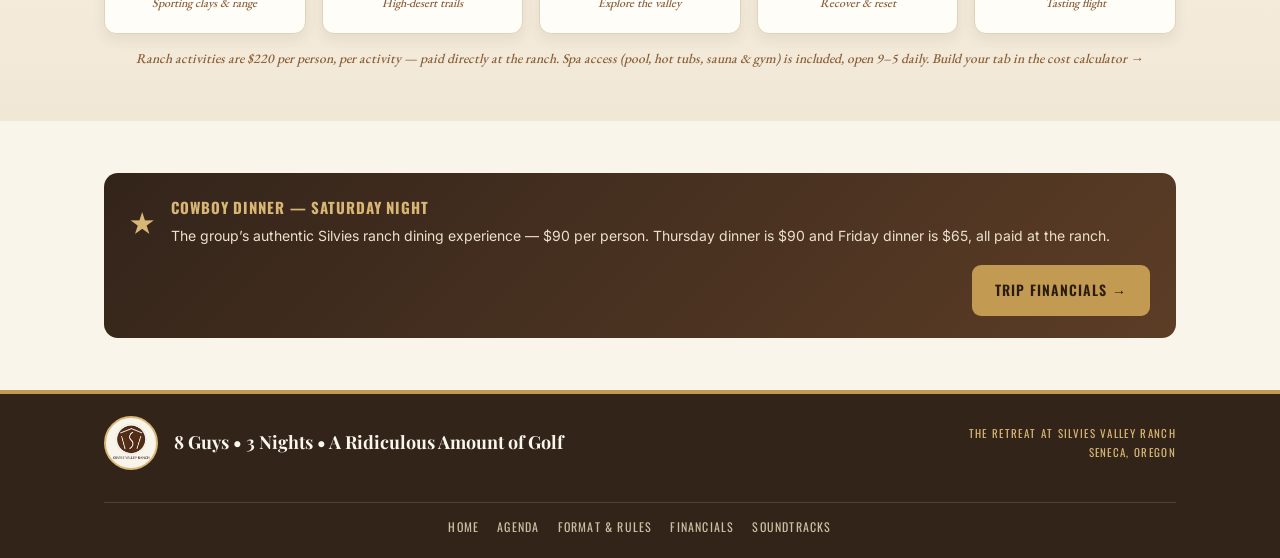
==== commit 129774d0: "Add confirmed dinner pricing to costs table and calculator Dinners are locked in: Thursday $90, Frid" ====
--- a/agenda.html
+++ b/agenda.html
@@ -64,7 +64,7 @@
 <section class="section alt"><div class="wrap">
   <div class="callout"><div class="ic">&#9733;</div>
     <div class="co-t"><b>Cowboy Dinner &mdash; Saturday Night</b>
-      <p>The group&rsquo;s authentic Silvies ranch dining experience. Evening, price &amp; inclusions to be confirmed with the ranch.</p></div>
+      <p>The group&rsquo;s authentic Silvies ranch dining experience &mdash; $90 per person. Thursday dinner is $90 and Friday dinner is $65, all paid at the ranch.</p></div>
     <div class="co-cta"><a class="btn btn-gold" href="financials.html">Trip Financials &rarr;</a></div>
   </div>
 </div></section>
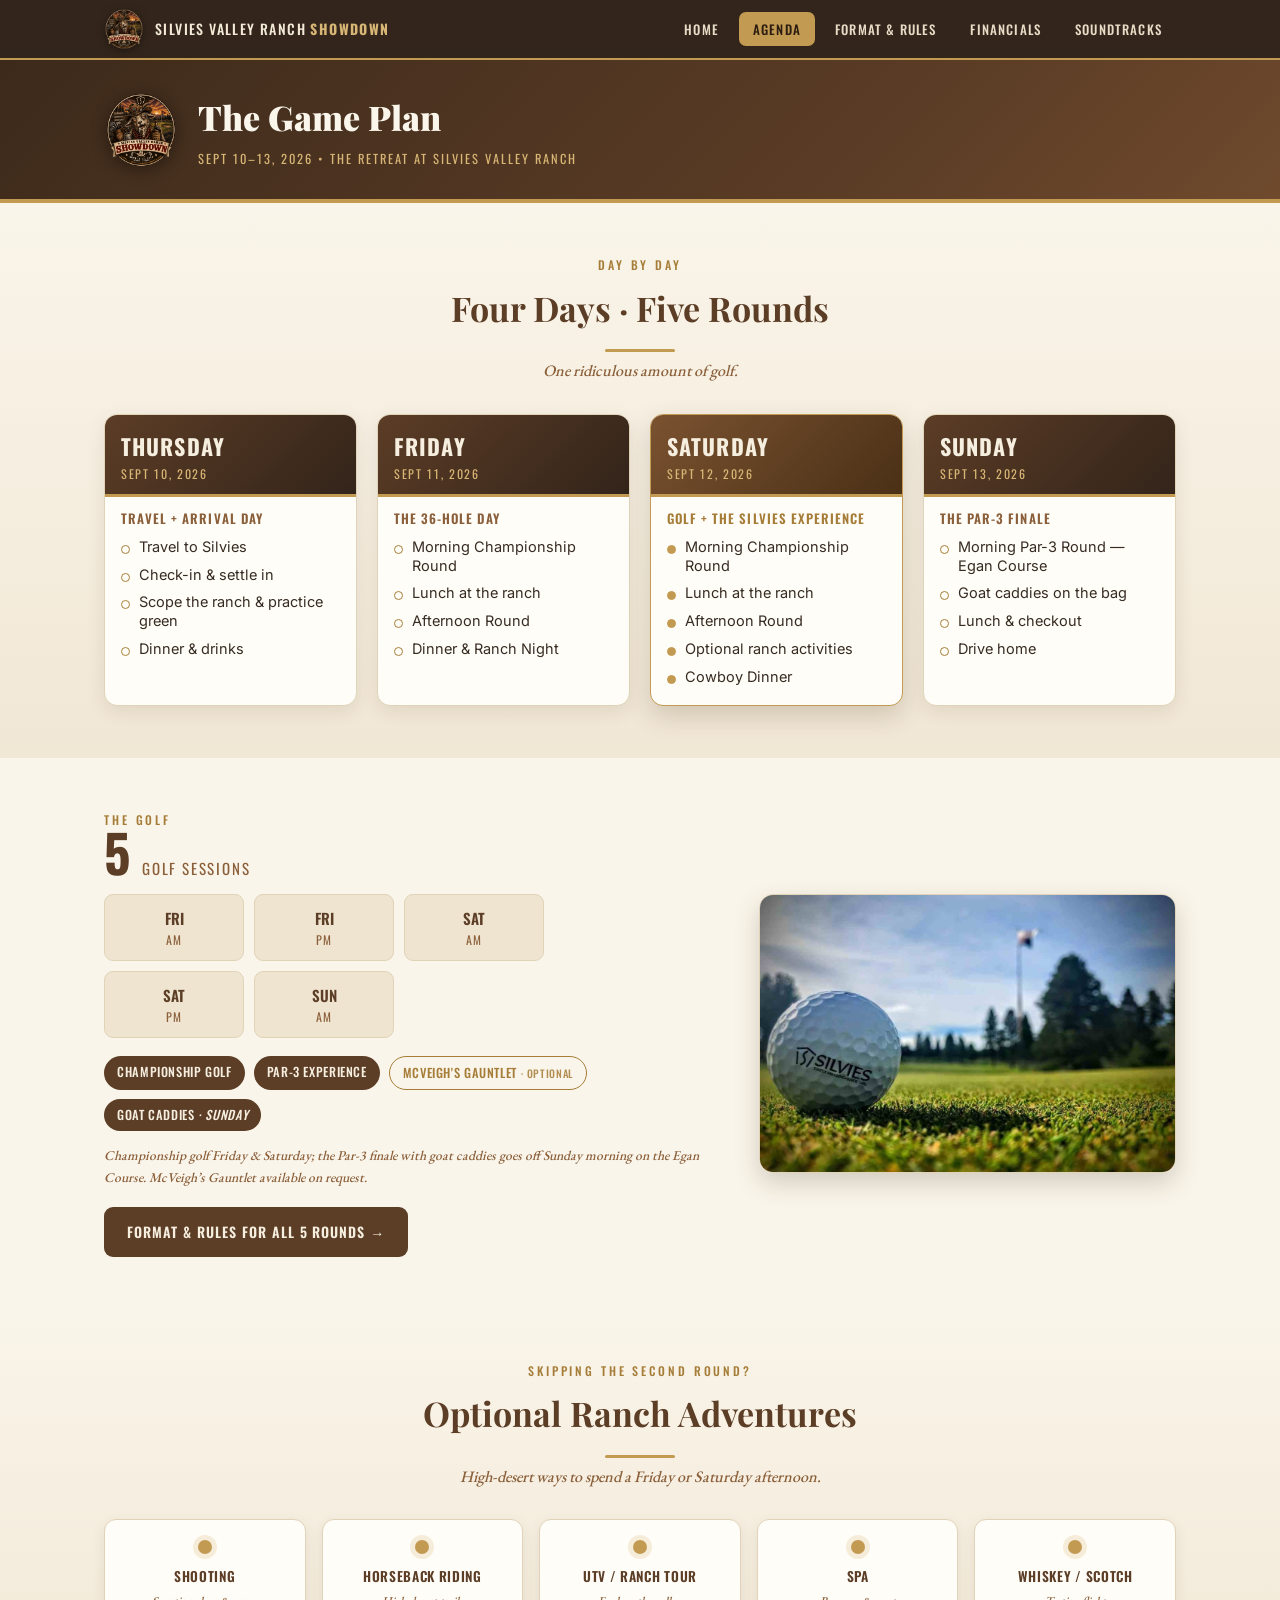
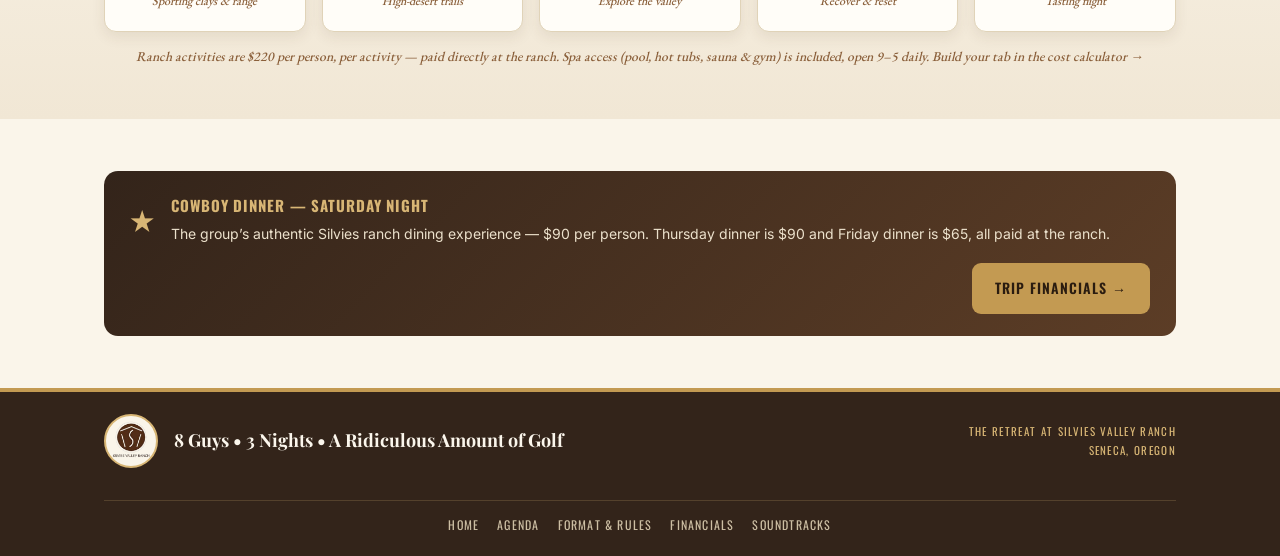
==== commit 84b1d03d: "Round 5 is now an Individual Stableford on the Sunday par-3 The finale changes from the 4-Man Scramb" ====
--- a/agenda.html
+++ b/agenda.html
@@ -31,9 +31,9 @@
           <div class="dc-date">SEPT 11, 2026</div></div>
           <div class="dc-theme">The 36-Hole Day</div><ul class="dc-list"><li>Morning Championship Round</li><li>Lunch at the ranch</li><li>Afternoon Round</li><li>Dinner &amp; Ranch Night</li></ul></div><div class="daycard feature"><div class="dc-head"><div class="dc-day">SATURDAY</div>
           <div class="dc-date">SEPT 12, 2026</div></div>
-          <div class="dc-theme">Golf + The Silvies Experience</div><ul class="dc-list"><li>Morning Championship Round</li><li>Lunch at the ranch</li><li>Afternoon Par-3 experience</li><li>Optional ranch activities</li><li>Cowboy Dinner</li></ul></div><div class="daycard"><div class="dc-head"><div class="dc-day">SUNDAY</div>
+          <div class="dc-theme">Golf + The Silvies Experience</div><ul class="dc-list"><li>Morning Championship Round</li><li>Lunch at the ranch</li><li>Afternoon Round</li><li>Optional ranch activities</li><li>Cowboy Dinner</li></ul></div><div class="daycard"><div class="dc-head"><div class="dc-day">SUNDAY</div>
           <div class="dc-date">SEPT 13, 2026</div></div>
-          <div class="dc-theme">The Final Round</div><ul class="dc-list"><li>Morning Championship Round</li><li>Lunch &amp; checkout</li><li>Drive home</li></ul></div></div>
+          <div class="dc-theme">The Par-3 Finale</div><ul class="dc-list"><li>Morning Par-3 Round &mdash; Egan Course</li><li>Goat caddies on the bag</li><li>Lunch &amp; checkout</li><li>Drive home</li></ul></div></div>
 </div></section>
 
 <section class="section alt"><div class="wrap">
@@ -42,9 +42,9 @@
       <div class="sec-eyebrow">The Golf</div>
       <div class="bignum"><b>5</b><span>Golf Sessions</span></div>
       <div class="sess-row"><div class="sess"><span class="sd">FRI</span><span class="st">AM</span></div><div class="sess"><span class="sd">FRI</span><span class="st">PM</span></div><div class="sess"><span class="sd">SAT</span><span class="st">AM</span></div><div class="sess"><span class="sd">SAT</span><span class="st">PM</span></div><div class="sess"><span class="sd">SUN</span><span class="st">AM</span></div></div>
-      <div class="chips"><span class="chip on">Championship Golf</span><span class="chip on">Par-3 Experience</span><span class="chip opt">McVeigh's Gauntlet <em>&middot; optional</em></span><span class="chip opt">Goat Caddies <em>&middot; optional</em></span></div>
-      <p class="fine">Championship &amp; Par-3 golf planned. McVeigh&rsquo;s Gauntlet and Goat Caddies
-        available on request &mdash; not yet booked. Par-3 experience slotted for Saturday afternoon.</p>
+      <div class="chips"><span class="chip on">Championship Golf</span><span class="chip on">Par-3 Experience</span><span class="chip opt">McVeigh's Gauntlet <em>&middot; optional</em></span><span class="chip on">Goat Caddies <em>&middot; Sunday</em></span></div>
+      <p class="fine">Championship golf Friday &amp; Saturday; the Par-3 finale with goat caddies goes off
+        Sunday morning on the Egan Course. McVeigh&rsquo;s Gauntlet available on request.</p>
       <div style="margin-top:18px;"><a class="btn btn-brown" href="format.html">Format &amp; Rules for All 5 Rounds &rarr;</a></div>
     </div>
     <div class="photo"><img src="assets/img/ball.jpg" alt="Silvies golf ball"></div>
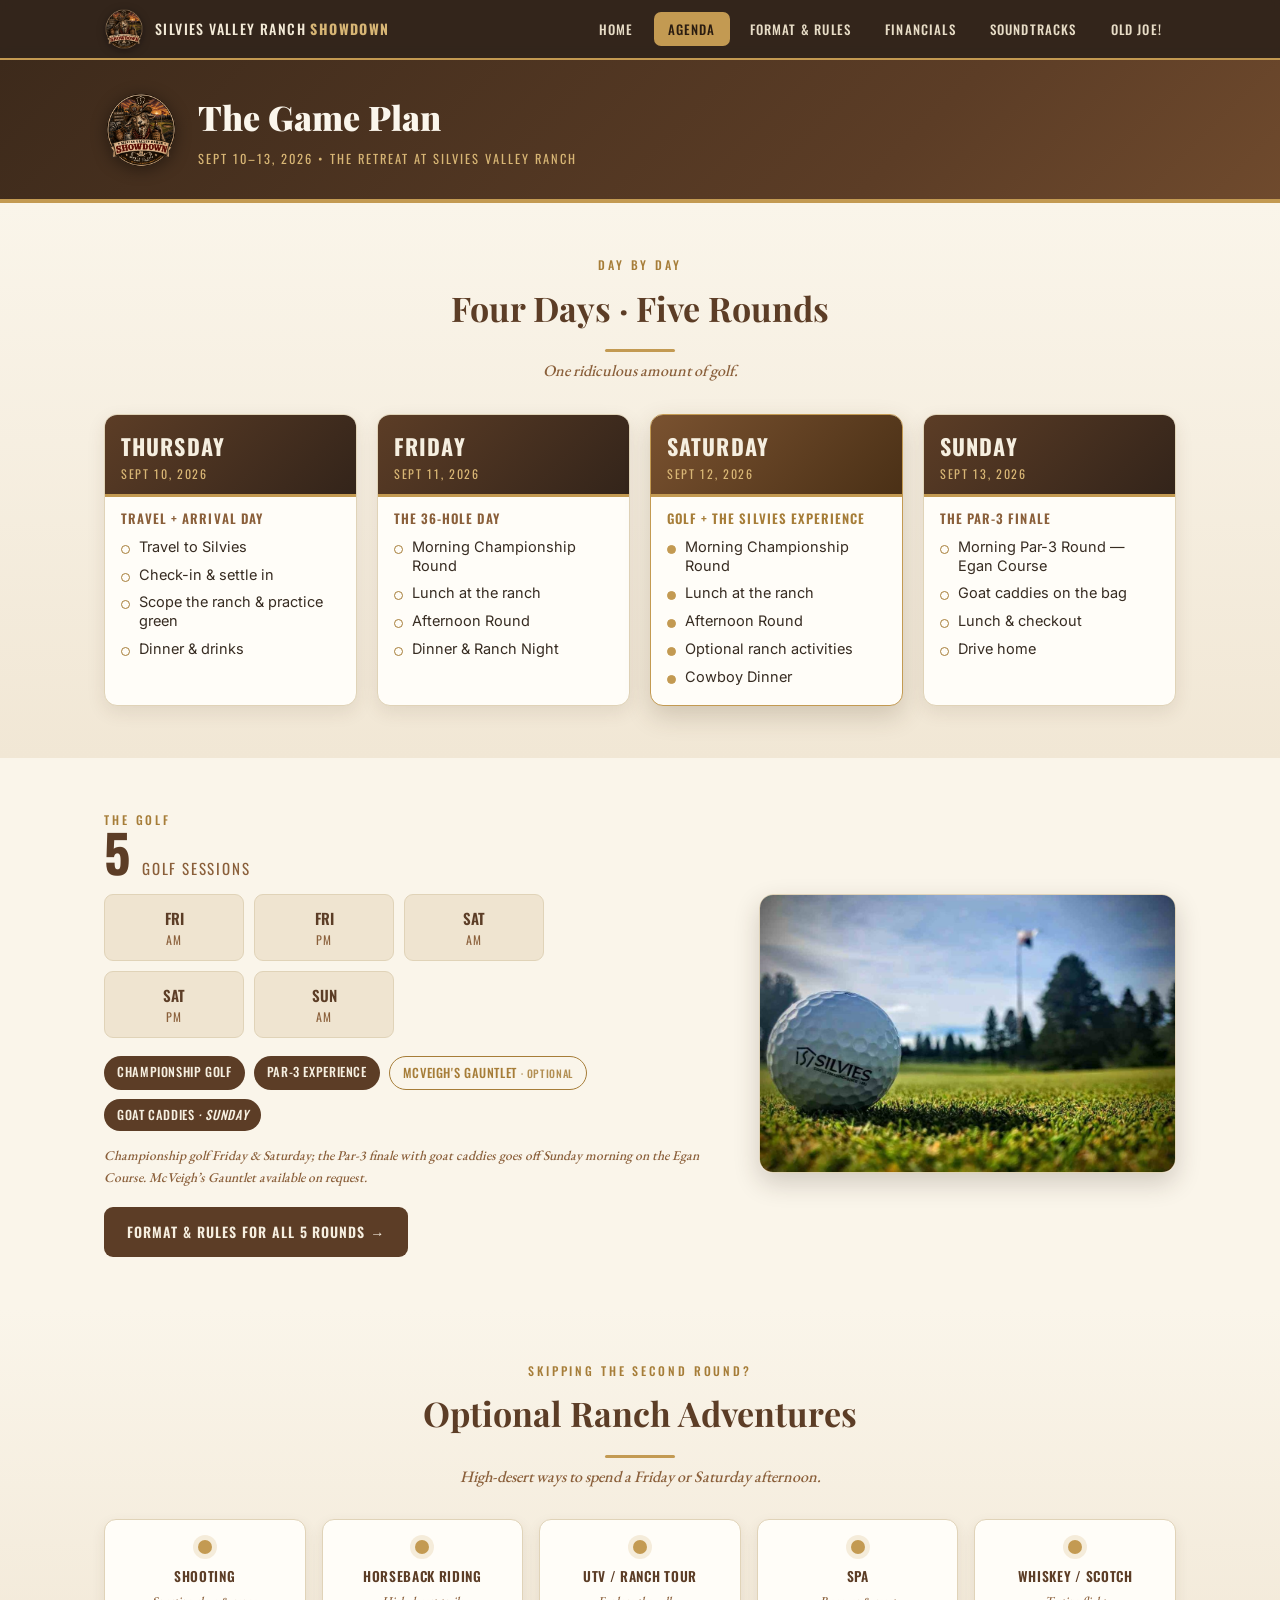
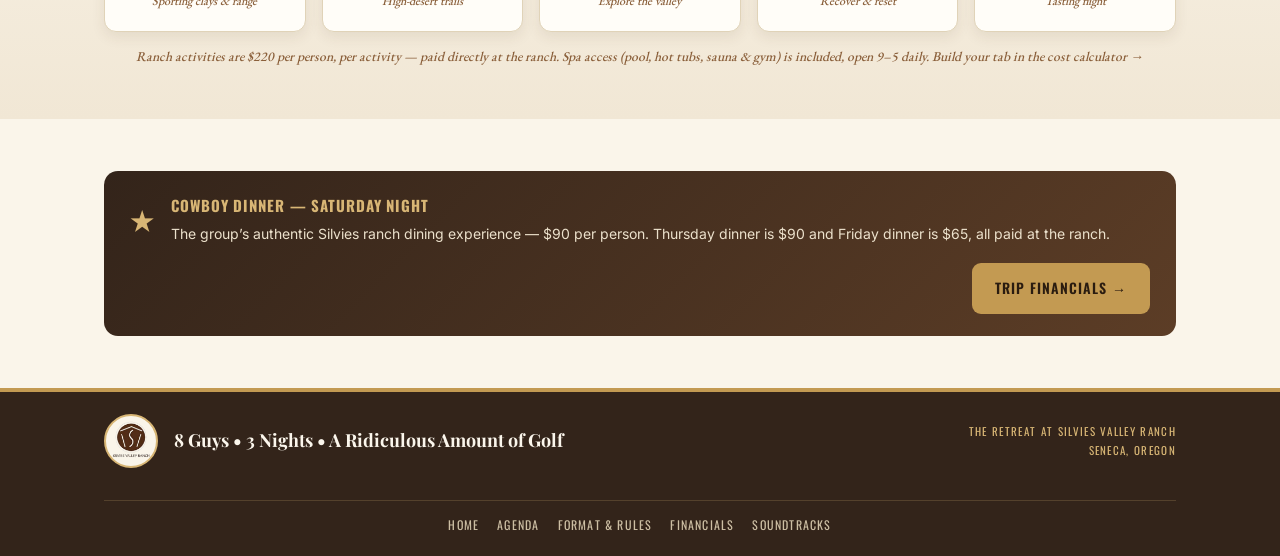
==== commit c0e3c835: "Add the "Old Joe!" nav pop-up New nav link on every page. Tapping it pops up the legendary Old Joe p" ====
--- a/agenda.html
+++ b/agenda.html
@@ -13,7 +13,7 @@
 <link rel="stylesheet" href="assets/style.css"></head><body><header class="nav"><div class="nav-inner">
   <a class="nav-brand" href="index.html"><img class="nav-crest" src="assets/img/crest.png" alt="">
     <span>Silvies Valley Ranch <b>Showdown</b></span></a>
-  <nav class="nav-links"><a href="index.html">Home</a><a href="agenda.html" class="active">Agenda</a><a href="format.html">Format<span class="hide-sm"> &amp; Rules</span></a><a href="financials.html">Financials</a><a href="index.html#soundtracks">Soundtracks</a></nav>
+  <nav class="nav-links"><a href="index.html">Home</a><a href="agenda.html" class="active">Agenda</a><a href="format.html">Format<span class="hide-sm"> &amp; Rules</span></a><a href="financials.html">Financials</a><a href="index.html#soundtracks">Soundtracks</a><a href="#" class="oldjoe-link">Old Joe!</a></nav>
 </div></header>
 <section class="page-head"><div class="ph-in">
   <img class="ph-crest" src="assets/img/crest.png" alt="">
@@ -76,4 +76,5 @@
     <a href="format.html">Format<span class="hide-sm"> &amp; Rules</span></a><a href="financials.html">Financials</a><a href="index.html#soundtracks">Soundtracks</a></div>
 </div></footer><script src="assets/vendor/html2canvas.min.js" defer></script>
 <script src="assets/tiles.js" defer></script>
+<script src="assets/oldjoe.js" defer></script>
 </body></html>
--- a/assets/style.css
+++ b/assets/style.css
@@ -467,3 +467,23 @@
   .ct-num{font-size:34px;}
   .ct-fullsend{width:100%;order:3;}
 }
+
+/* ---- Old Joe pop-up ---- */
+.oj-ov{position:fixed;inset:0;z-index:4000;background:rgba(20,12,6,.85);
+  display:flex;align-items:center;justify-content:center;padding:24px;
+  opacity:0;transition:opacity .3s ease;}
+.oj-ov.on{opacity:1;}
+.oj-card{position:relative;transform:scale(.55) rotate(-5deg);
+  transition:transform .45s cubic-bezier(.34,1.56,.64,1);}
+.oj-ov.on .oj-card{transform:scale(1) rotate(0deg);}
+.oj-card img{display:block;max-width:min(92vw,540px);max-height:76vh;width:auto;
+  border:4px solid var(--gold-l);border-radius:14px;box-shadow:0 30px 80px rgba(0,0,0,.65);}
+.oj-cap{text-align:center;font-family:'Oswald';text-transform:uppercase;
+  letter-spacing:.3em;font-size:14px;color:var(--gold-l);margin-top:14px;}
+.oj-x{position:absolute;top:-14px;right:-14px;width:38px;height:38px;border-radius:50%;
+  background:var(--gold);color:#2a1c10;border:none;font-size:22px;line-height:1;
+  cursor:pointer;box-shadow:0 4px 12px rgba(0,0,0,.4);}
+.oj-x:hover{background:var(--gold-l);}
+@media (max-width:600px){
+  .nav-links{flex-wrap:wrap;justify-content:flex-end;row-gap:1px;}
+}
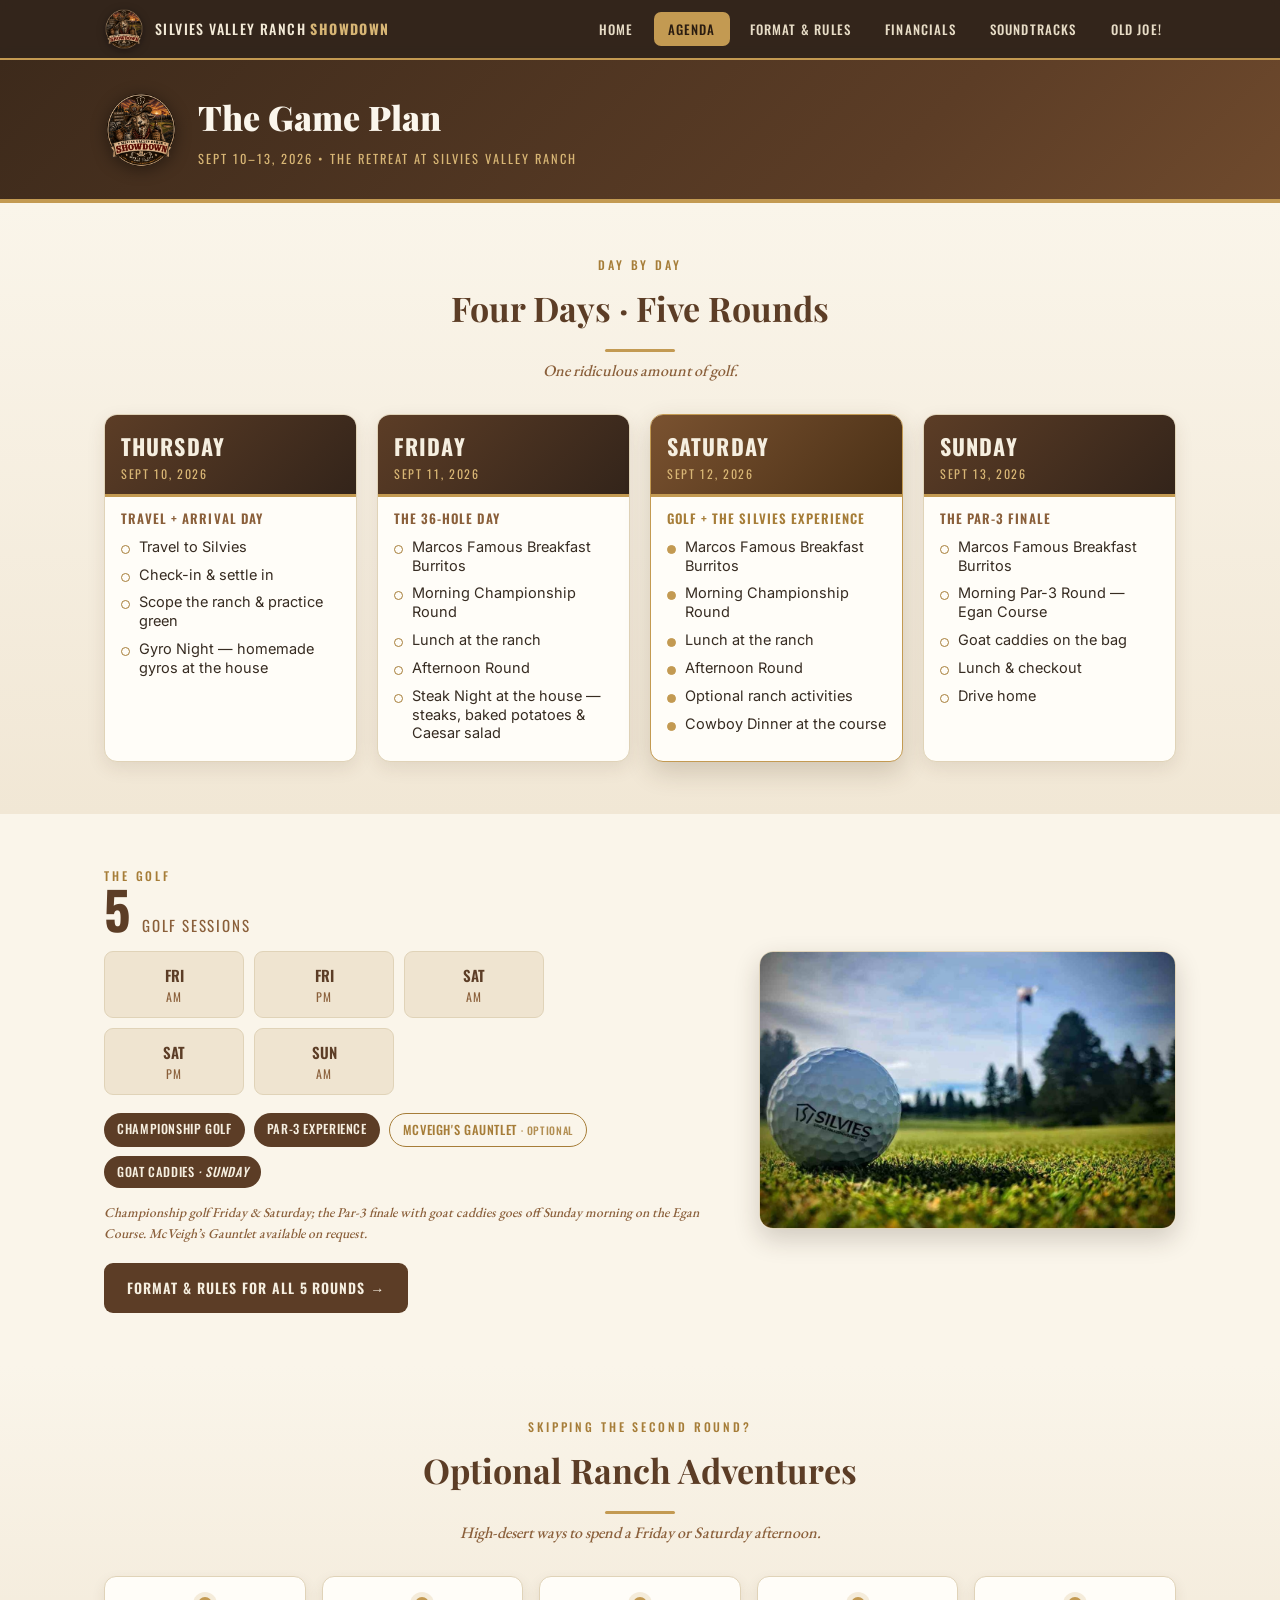
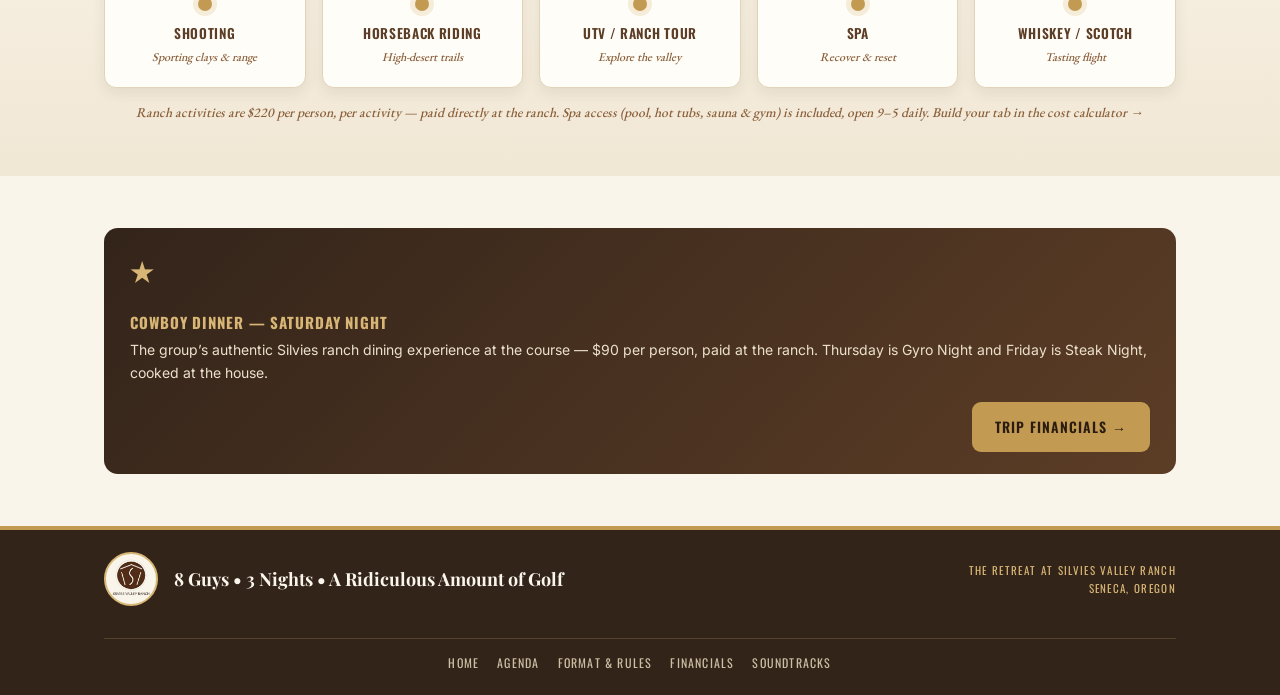
==== commit da5673b2: "Add the meal plan to the agenda Every golf morning starts with Marcos Famous Breakfast Burritos. Thu" ====
--- a/agenda.html
+++ b/agenda.html
@@ -27,13 +27,13 @@
     <div class="sec-sub">One ridiculous amount of golf.</div></div>
   <div class="days"><div class="daycard"><div class="dc-head"><div class="dc-day">THURSDAY</div>
           <div class="dc-date">SEPT 10, 2026</div></div>
-          <div class="dc-theme">Travel + Arrival Day</div><ul class="dc-list"><li>Travel to Silvies</li><li>Check-in &amp; settle in</li><li>Scope the ranch &amp; practice green</li><li>Dinner &amp; drinks</li></ul></div><div class="daycard"><div class="dc-head"><div class="dc-day">FRIDAY</div>
+          <div class="dc-theme">Travel + Arrival Day</div><ul class="dc-list"><li>Travel to Silvies</li><li>Check-in &amp; settle in</li><li>Scope the ranch &amp; practice green</li><li>Gyro Night &mdash; homemade gyros at the house</li></ul></div><div class="daycard"><div class="dc-head"><div class="dc-day">FRIDAY</div>
           <div class="dc-date">SEPT 11, 2026</div></div>
-          <div class="dc-theme">The 36-Hole Day</div><ul class="dc-list"><li>Morning Championship Round</li><li>Lunch at the ranch</li><li>Afternoon Round</li><li>Dinner &amp; Ranch Night</li></ul></div><div class="daycard feature"><div class="dc-head"><div class="dc-day">SATURDAY</div>
+          <div class="dc-theme">The 36-Hole Day</div><ul class="dc-list"><li>Marcos Famous Breakfast Burritos</li><li>Morning Championship Round</li><li>Lunch at the ranch</li><li>Afternoon Round</li><li>Steak Night at the house &mdash; steaks, baked potatoes &amp; Caesar salad</li></ul></div><div class="daycard feature"><div class="dc-head"><div class="dc-day">SATURDAY</div>
           <div class="dc-date">SEPT 12, 2026</div></div>
-          <div class="dc-theme">Golf + The Silvies Experience</div><ul class="dc-list"><li>Morning Championship Round</li><li>Lunch at the ranch</li><li>Afternoon Round</li><li>Optional ranch activities</li><li>Cowboy Dinner</li></ul></div><div class="daycard"><div class="dc-head"><div class="dc-day">SUNDAY</div>
+          <div class="dc-theme">Golf + The Silvies Experience</div><ul class="dc-list"><li>Marcos Famous Breakfast Burritos</li><li>Morning Championship Round</li><li>Lunch at the ranch</li><li>Afternoon Round</li><li>Optional ranch activities</li><li>Cowboy Dinner at the course</li></ul></div><div class="daycard"><div class="dc-head"><div class="dc-day">SUNDAY</div>
           <div class="dc-date">SEPT 13, 2026</div></div>
-          <div class="dc-theme">The Par-3 Finale</div><ul class="dc-list"><li>Morning Par-3 Round &mdash; Egan Course</li><li>Goat caddies on the bag</li><li>Lunch &amp; checkout</li><li>Drive home</li></ul></div></div>
+          <div class="dc-theme">The Par-3 Finale</div><ul class="dc-list"><li>Marcos Famous Breakfast Burritos</li><li>Morning Par-3 Round &mdash; Egan Course</li><li>Goat caddies on the bag</li><li>Lunch &amp; checkout</li><li>Drive home</li></ul></div></div>
 </div></section>
 
 <section class="section alt"><div class="wrap">
@@ -64,7 +64,8 @@
 <section class="section alt"><div class="wrap">
   <div class="callout"><div class="ic">&#9733;</div>
     <div class="co-t"><b>Cowboy Dinner &mdash; Saturday Night</b>
-      <p>The group&rsquo;s authentic Silvies ranch dining experience &mdash; $90 per person. Thursday dinner is $90 and Friday dinner is $65, all paid at the ranch.</p></div>
+      <p>The group&rsquo;s authentic Silvies ranch dining experience at the course &mdash; $90 per person, paid at the ranch.
+      Thursday is Gyro Night and Friday is Steak Night, cooked at the house.</p></div>
     <div class="co-cta"><a class="btn btn-gold" href="financials.html">Trip Financials &rarr;</a></div>
   </div>
 </div></section>
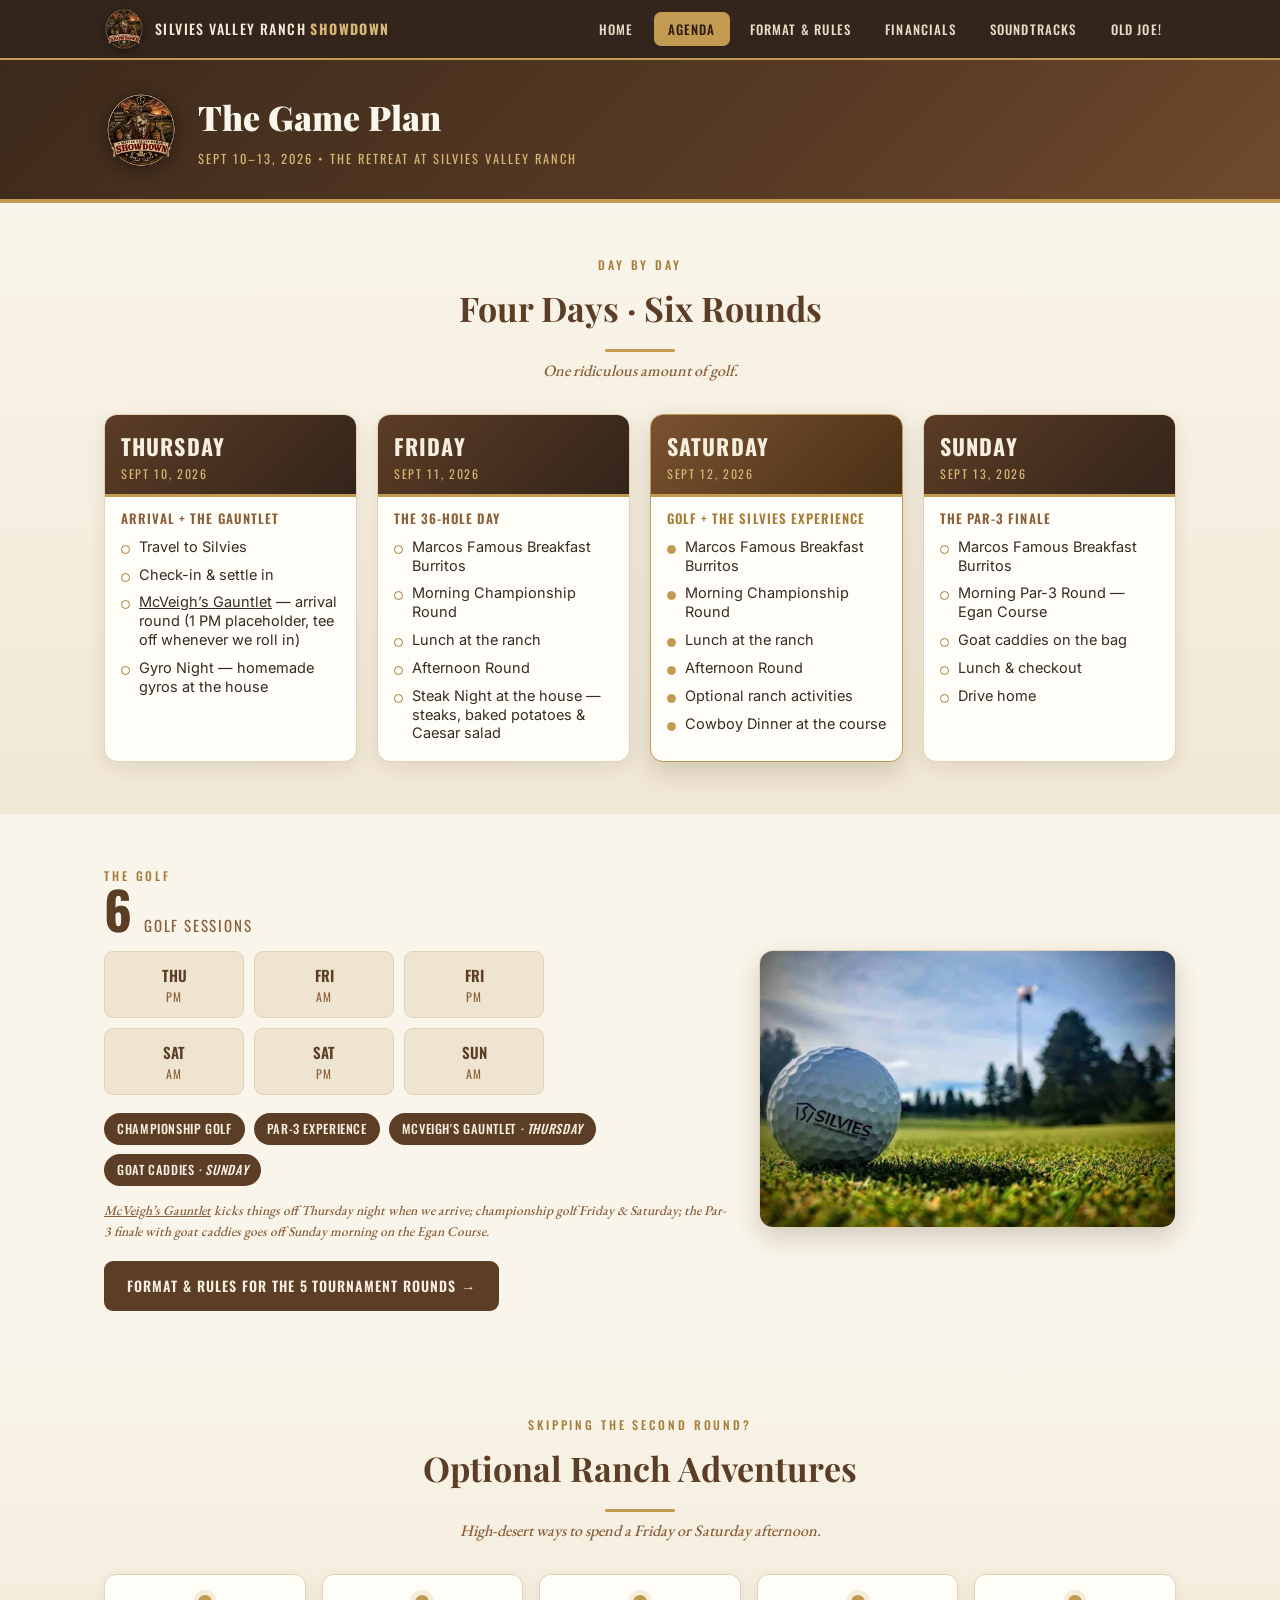
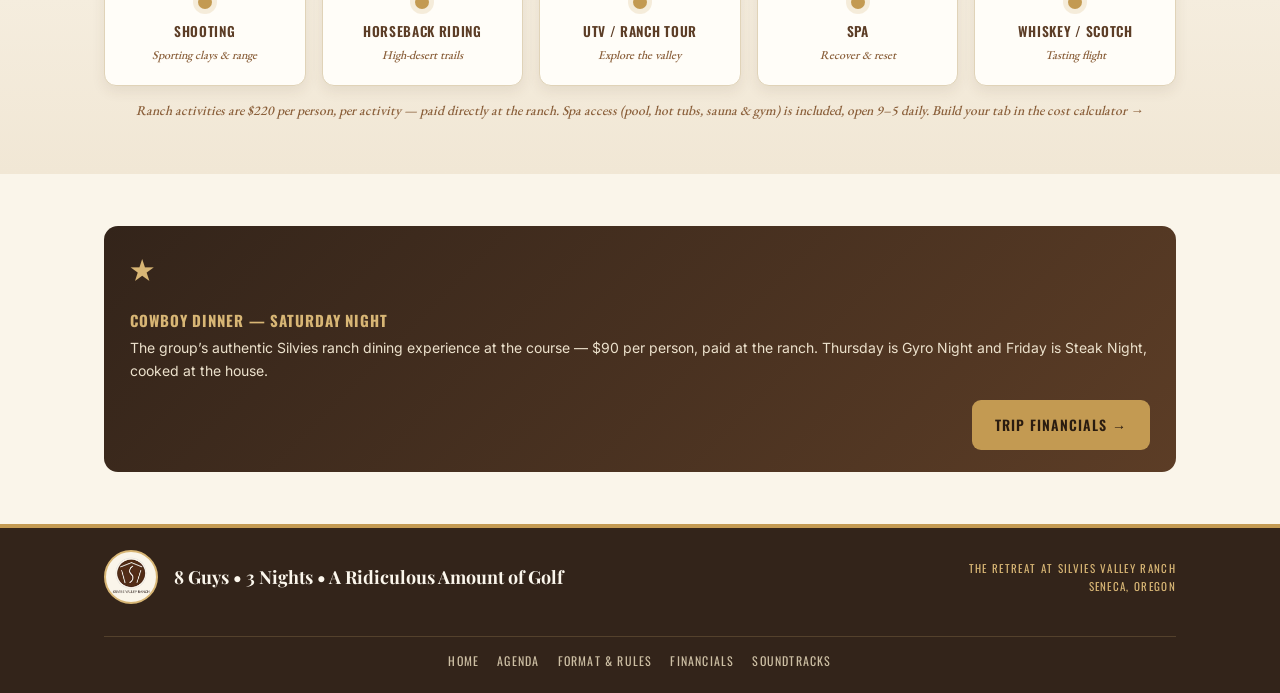
==== commit b1bf0adc: "Add Thursday-night McVeigh's Gauntlet round to the itinerary New gauntlet.html detail page: course h" ====
--- a/agenda.html
+++ b/agenda.html
@@ -23,11 +23,11 @@
 
 <section class="section cream"><div class="wrap">
   <div class="sec-head"><div class="sec-eyebrow">Day by Day</div>
-    <div class="sec-title serif">Four Days &middot; Five Rounds</div><div class="rule"></div>
+    <div class="sec-title serif">Four Days &middot; Six Rounds</div><div class="rule"></div>
     <div class="sec-sub">One ridiculous amount of golf.</div></div>
   <div class="days"><div class="daycard"><div class="dc-head"><div class="dc-day">THURSDAY</div>
           <div class="dc-date">SEPT 10, 2026</div></div>
-          <div class="dc-theme">Travel + Arrival Day</div><ul class="dc-list"><li>Travel to Silvies</li><li>Check-in &amp; settle in</li><li>Scope the ranch &amp; practice green</li><li>Gyro Night &mdash; homemade gyros at the house</li></ul></div><div class="daycard"><div class="dc-head"><div class="dc-day">FRIDAY</div>
+          <div class="dc-theme">Arrival + The Gauntlet</div><ul class="dc-list"><li>Travel to Silvies</li><li>Check-in &amp; settle in</li><li><a href="gauntlet.html" style="text-decoration:underline;">McVeigh&rsquo;s Gauntlet</a> &mdash; arrival round (1 PM placeholder, tee off whenever we roll in)</li><li>Gyro Night &mdash; homemade gyros at the house</li></ul></div><div class="daycard"><div class="dc-head"><div class="dc-day">FRIDAY</div>
           <div class="dc-date">SEPT 11, 2026</div></div>
           <div class="dc-theme">The 36-Hole Day</div><ul class="dc-list"><li>Marcos Famous Breakfast Burritos</li><li>Morning Championship Round</li><li>Lunch at the ranch</li><li>Afternoon Round</li><li>Steak Night at the house &mdash; steaks, baked potatoes &amp; Caesar salad</li></ul></div><div class="daycard feature"><div class="dc-head"><div class="dc-day">SATURDAY</div>
           <div class="dc-date">SEPT 12, 2026</div></div>
@@ -40,12 +40,13 @@
   <div class="golf-wrap">
     <div>
       <div class="sec-eyebrow">The Golf</div>
-      <div class="bignum"><b>5</b><span>Golf Sessions</span></div>
-      <div class="sess-row"><div class="sess"><span class="sd">FRI</span><span class="st">AM</span></div><div class="sess"><span class="sd">FRI</span><span class="st">PM</span></div><div class="sess"><span class="sd">SAT</span><span class="st">AM</span></div><div class="sess"><span class="sd">SAT</span><span class="st">PM</span></div><div class="sess"><span class="sd">SUN</span><span class="st">AM</span></div></div>
-      <div class="chips"><span class="chip on">Championship Golf</span><span class="chip on">Par-3 Experience</span><span class="chip opt">McVeigh's Gauntlet <em>&middot; optional</em></span><span class="chip on">Goat Caddies <em>&middot; Sunday</em></span></div>
-      <p class="fine">Championship golf Friday &amp; Saturday; the Par-3 finale with goat caddies goes off
-        Sunday morning on the Egan Course. McVeigh&rsquo;s Gauntlet available on request.</p>
-      <div style="margin-top:18px;"><a class="btn btn-brown" href="format.html">Format &amp; Rules for All 5 Rounds &rarr;</a></div>
+      <div class="bignum"><b>6</b><span>Golf Sessions</span></div>
+      <div class="sess-row"><div class="sess"><span class="sd">THU</span><span class="st">PM</span></div><div class="sess"><span class="sd">FRI</span><span class="st">AM</span></div><div class="sess"><span class="sd">FRI</span><span class="st">PM</span></div><div class="sess"><span class="sd">SAT</span><span class="st">AM</span></div><div class="sess"><span class="sd">SAT</span><span class="st">PM</span></div><div class="sess"><span class="sd">SUN</span><span class="st">AM</span></div></div>
+      <div class="chips"><span class="chip on">Championship Golf</span><span class="chip on">Par-3 Experience</span><span class="chip on">McVeigh's Gauntlet <em>&middot; Thursday</em></span><span class="chip on">Goat Caddies <em>&middot; Sunday</em></span></div>
+      <p class="fine"><a href="gauntlet.html" style="text-decoration:underline;">McVeigh&rsquo;s Gauntlet</a> kicks
+        things off Thursday night when we arrive; championship golf Friday &amp; Saturday; the Par-3 finale
+        with goat caddies goes off Sunday morning on the Egan Course.</p>
+      <div style="margin-top:18px;"><a class="btn btn-brown" href="format.html">Format &amp; Rules for the 5 Tournament Rounds &rarr;</a></div>
     </div>
     <div class="photo"><img src="assets/img/ball.jpg" alt="Silvies golf ball"></div>
   </div>
--- a/assets/style.css
+++ b/assets/style.css
@@ -487,3 +487,18 @@
 @media (max-width:600px){
   .nav-links{flex-wrap:wrap;justify-content:flex-end;row-gap:1px;}
 }
+
+/* ---- Got Your Goat? 2027 calendar card ---- */
+.calcard{display:flex;gap:30px;align-items:center;max-width:860px;margin:0 auto;
+  background:#fffdf8;border:1px solid #e4d9c3;border-radius:14px;padding:24px;
+  box-shadow:0 12px 30px rgba(51,36,26,.10)}
+.calcard-img{flex:0 0 320px;display:block;border-radius:8px;overflow:hidden;
+  border:1px solid #d9cbb0;transition:transform .25s ease,box-shadow .25s ease}
+.calcard-img img{display:block;width:100%}
+.calcard-img:hover{transform:translateY(-3px);box-shadow:0 16px 34px rgba(51,36,26,.28)}
+.calcard-title{font-size:1.5rem;color:#33241a;margin:6px 0 2px}
+.calcard-body p{margin:10px 0 20px;color:#5c4a38;line-height:1.65}
+@media(max-width:720px){
+  .calcard{flex-direction:column;text-align:center}
+  .calcard-img{flex:0 0 auto;width:100%;max-width:340px}
+}
